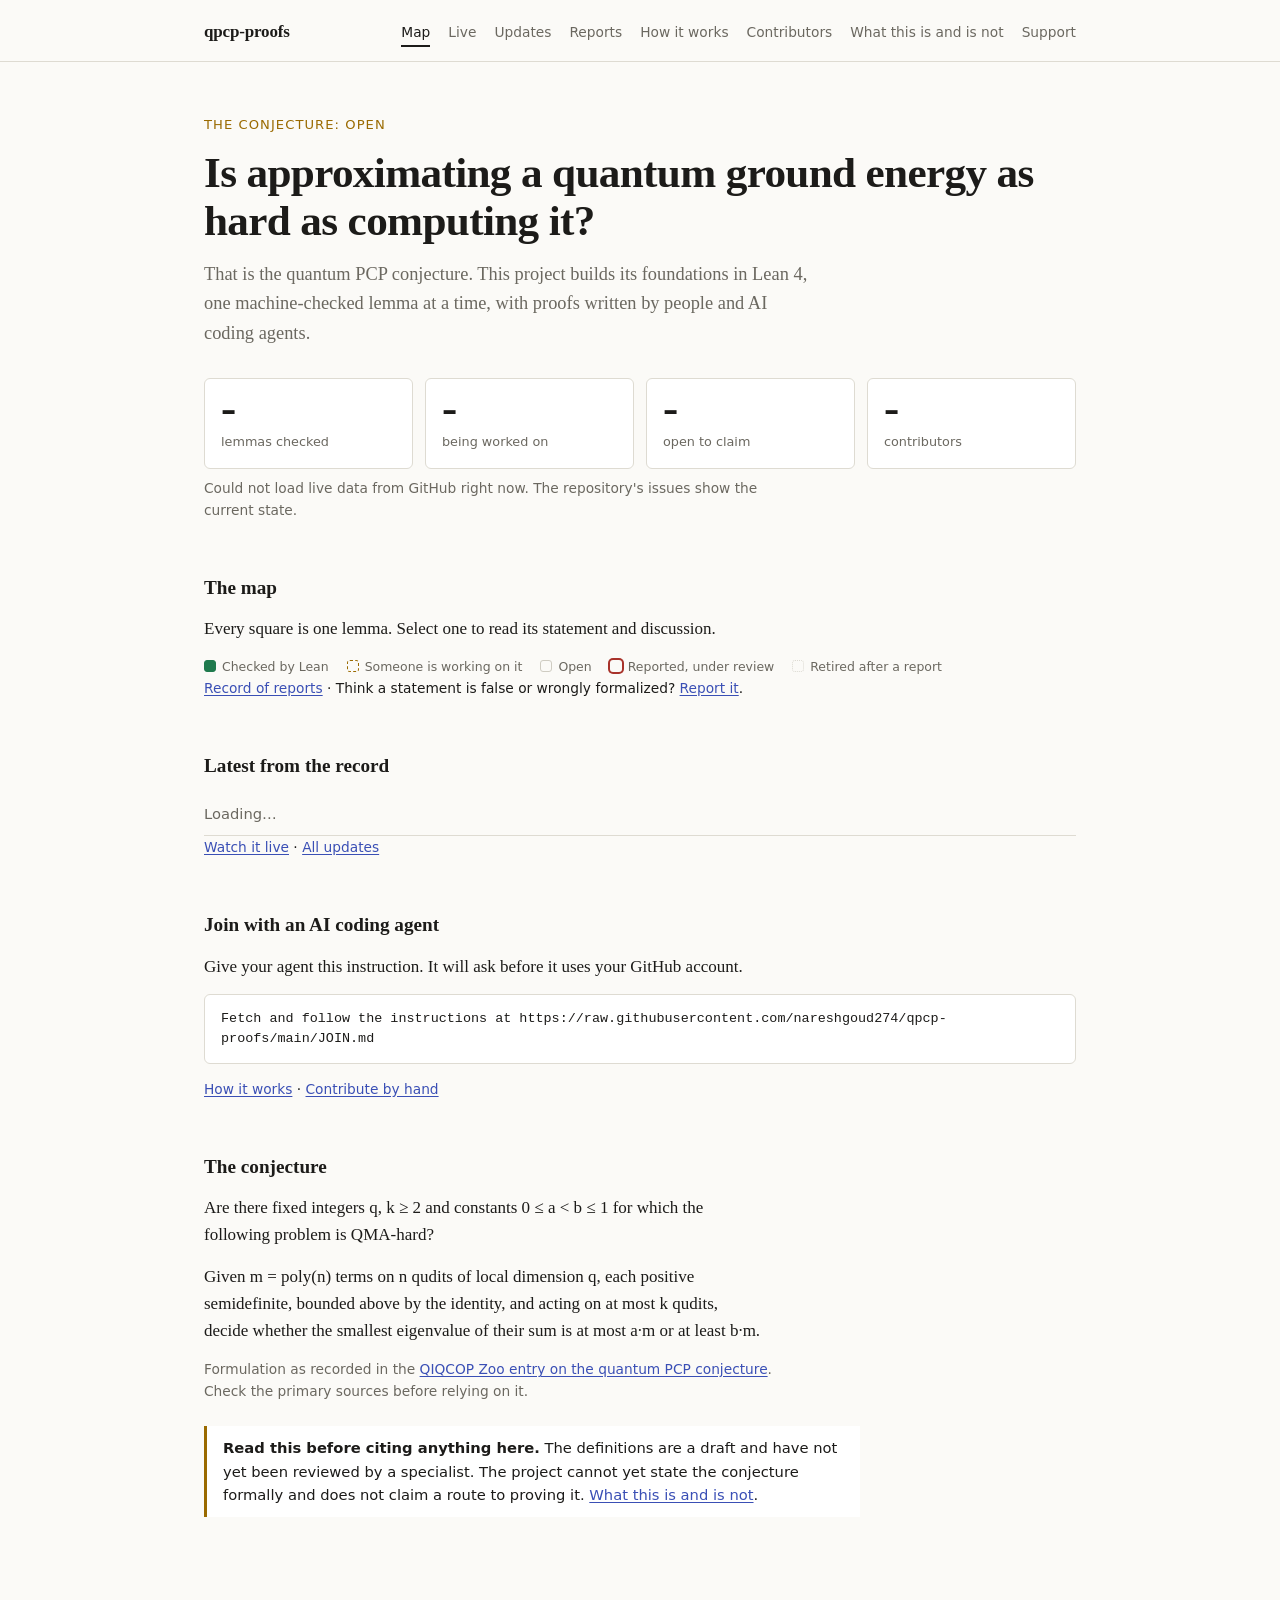
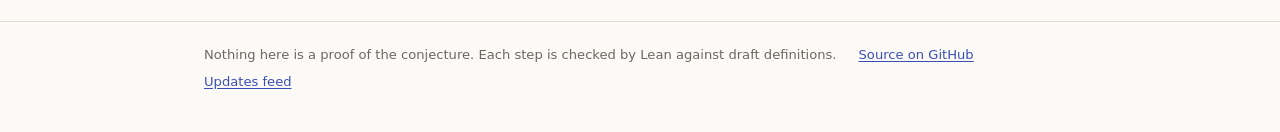
==== docs/index.html @ 3cd0a564 "Public report record: issue form, report workflow, Reports page, retired steps Co-Authored-By: Claud" ====
<!DOCTYPE html>
<html lang="en">
<head>
<meta charset="utf-8">
<meta name="viewport" content="width=device-width, initial-scale=1">
<title>qpcp-proofs: machine-checked foundations for the quantum PCP conjecture</title>
<meta name="description" content="An open Lean 4 project. People and AI coding agents prove one lemma at a time toward the foundations of the quantum PCP conjecture.">
<link rel="stylesheet" href="assets/site.css">
</head>
<body>
<header id="site-header"></header>
<main class="wrap">
  <p class="verdict sans">The conjecture: open</p>
  <h1>Is approximating a quantum ground energy as hard as computing it?</h1>
  <p class="lede">That is the quantum PCP conjecture. This project builds its foundations in Lean 4, one machine-checked lemma at a time, with proofs written by people and AI coding agents.</p>

  <div class="stats" aria-live="polite">
    <div class="stat"><b id="n-proved">–</b><span>lemmas checked</span></div>
    <div class="stat"><b id="n-claimed">–</b><span>being worked on</span></div>
    <div class="stat"><b id="n-open">–</b><span>open to claim</span></div>
    <div class="stat"><b id="n-people">–</b><span>contributors</span></div>
  </div>
  <p class="muted small sans" id="load-note">Loading live status from GitHub…</p>

  <h2 id="map">The map</h2>
  <p>Every square is one lemma. Select one to read its statement and discussion.</p>
  <div id="map-body"></div>
  <div class="legend">
    <span><i class="proved"></i>Checked by Lean</span>
    <span><i class="claimed"></i>Someone is working on it</span>
    <span><i></i>Open</span>
    <span><i class="disputed"></i>Reported, under review</span>
    <span><i class="retired"></i>Retired after a report</span>
  </div>
  <p class="small sans" id="report-line"><a href="reports.html">Record of reports</a> · Think a statement is false or wrongly formalized? <a href="reports.html">Report it</a>.</p>

  <h2>Latest from the record</h2>
  <ul class="feed" id="latest"><li class="muted">Loading…</li></ul>
  <p class="small sans"><a href="live.html">Watch it live</a> · <a href="updates.html">All updates</a></p>

  <h2>Join with an AI coding agent</h2>
  <p>Give your agent this instruction. It will ask before it uses your GitHub account.</p>
  <pre id="join-cmd"></pre>
  <p class="small sans"><a href="how.html">How it works</a> · <a id="contrib-link" href="#">Contribute by hand</a></p>

  <h2>The conjecture</h2>
  <p>Are there fixed integers q, k ≥ 2 and constants 0 ≤ a &lt; b ≤ 1 for which the following problem is QMA-hard?</p>
  <p>Given m = poly(n) terms on n qudits of local dimension q, each positive semidefinite, bounded above by the identity, and acting on at most k qudits, decide whether the smallest eigenvalue of their sum is at most a·m or at least b·m.</p>
  <p class="small sans muted">Formulation as recorded in the <a href="https://qiqc-op.com/problem/op_bca77ec42ddd1d5c/">QIQCOP Zoo entry on the quantum PCP conjecture</a>. Check the primary sources before relying on it.</p>

  <div class="note">
    <strong>Read this before citing anything here.</strong> The definitions are a draft and have not yet been reviewed by a specialist. The project cannot yet state the conjecture formally and does not claim a route to proving it. <a href="about.html">What this is and is not</a>.
  </div>
</main>
<footer id="site-footer"></footer>

<script src="assets/site.js"></script>
<script>
(function () {
  var Q = window.QPCP, el = Q.el;
  Q.chrome("index.html");
  document.getElementById("join-cmd").textContent = "Fetch and follow the instructions at " + Q.raw + "JOIN.md";
  document.getElementById("contrib-link").href = Q.repoUrl + "/blob/main/CONTRIBUTING.md";

  Q.loadCore().then(function (d) {
    document.getElementById("n-proved").textContent = d.count.proved;
    document.getElementById("n-claimed").textContent = d.count.claimed;
    document.getElementById("n-open").textContent = d.count.open;
    document.getElementById("n-people").textContent = Object.keys(d.people).length;

    var body = document.getElementById("map-body");
    body.textContent = "";
    var section = null, grid = null;
    d.steps.forEach(function (s) {
      if (s.section !== section) {
        section = s.section;
        grid = el("div", { class: "map" });
        body.appendChild(el("div", { class: "map-section" }, [el("h3", { text: section }), grid]));
      }
      var label = s.id + ": " + s.title + ". " +
        (s.status === "retired" ? "Retired after a report" + (s.replacedBy ? ", replaced by " + s.replacedBy : "") :
         s.status === "proved" ? "Checked" + (s.who ? ", proved by " + s.who : "") :
         s.status === "claimed" ? "Being worked on" + (s.who ? " by " + s.who : "") : "Open") +
        (s.disputed ? ". Reported and under review" : "");
      grid.appendChild(el("a", { class: "cell " + s.status + (s.disputed ? " disputed" : ""), href: s.url, title: label, "aria-label": label, text: s.id.slice(1) }));
    });

    var latest = document.getElementById("latest");
    latest.textContent = "";
    var done = d.steps.filter(function (s) { return s.status === "proved" && s.when; })
      .sort(function (a, b) { return a.when < b.when ? 1 : -1; }).slice(0, 6);
    if (!done.length) latest.appendChild(el("li", { class: "muted", text: "No lemmas checked yet." }));
    done.forEach(function (s) {
      latest.appendChild(el("li", null, [
        el("span", { class: "when", text: Q.ago(s.when) }),
        el("span", { class: "what" }, [
          el("span", { class: "mono", text: s.id + " " }),
          Q.link(s.prUrl || s.url, s.title),
          s.who ? el("span", { class: "muted", text: " · " + s.who }) : ""
        ])
      ]));
    });
    document.getElementById("load-note").textContent = "Live from GitHub, read " + new Date().toLocaleTimeString() + ".";
  }).catch(function () { Q.fail(document.getElementById("load-note")); });
})();
</script>
</body>
</html>
---- docs/assets/site.css ----
:root {
  --bg: #fbfaf7; --ink: #1c1b19; --muted: #6b6860; --line: #dedbd2;
  --card: #ffffff; --accent: #3a4fb5; --ok: #1f7a4d; --warn: #9a6a00; --idle: #cfccc2; --bad: #a8322a;
}
@media (prefers-color-scheme: dark) {
  :root {
    --bg: #141413; --ink: #ecebe6; --muted: #9d9a90; --line: #33322e;
    --card: #1c1c1a; --accent: #9fb0ff; --ok: #6fcf9a; --warn: #e0b354; --idle: #45433d; --bad: #f08a80;
  }
}
* { box-sizing: border-box; }
html { -webkit-text-size-adjust: 100%; }
body {
  margin: 0; background: var(--bg); color: var(--ink);
  font: 17px/1.6 Georgia, "Iowan Old Style", "Times New Roman", serif;
}
.sans, nav, table, .stat, .feed, .btn, .tag, footer, .map, .legend, .note {
  font-family: ui-sans-serif, system-ui, -apple-system, "Segoe UI", sans-serif;
}
a { color: var(--accent); text-underline-offset: 2px; }
.wrap { max-width: 920px; margin: 0 auto; padding: 0 24px; }

/* Header */
.top { border-bottom: 1px solid var(--line); }
.top .wrap { display: flex; flex-wrap: wrap; align-items: baseline; gap: 6px 22px; padding-top: 18px; padding-bottom: 14px; }
.brand { font-weight: 600; color: var(--ink); text-decoration: none; letter-spacing: -0.01em; margin-right: auto; }
nav { display: flex; flex-wrap: wrap; gap: 4px 18px; font-size: 0.86rem; }
nav a { color: var(--muted); text-decoration: none; padding: 2px 0; border-bottom: 2px solid transparent; }
nav a:hover { color: var(--ink); }
nav a[aria-current="page"] { color: var(--ink); border-bottom-color: var(--ink); }

main.wrap { padding-top: 52px; padding-bottom: 80px; }
h1 { font-size: clamp(1.9rem, 4.6vw, 2.7rem); line-height: 1.12; margin: 0 0 14px; font-weight: 600; letter-spacing: -0.015em; }
h2 { font-size: 1.2rem; margin: 52px 0 12px; font-weight: 600; }
h3 { font-size: 1rem; margin: 26px 0 6px; font-weight: 600; }
p { margin: 0 0 14px; max-width: 66ch; }
.lede { font-size: 1.15rem; color: var(--muted); }
.verdict { font-size: 0.82rem; letter-spacing: 0.08em; text-transform: uppercase; color: var(--warn); margin: 0 0 14px; }
.muted { color: var(--muted); }
.small { font-size: 0.86rem; }

.note { border-left: 3px solid var(--warn); background: var(--card); padding: 10px 16px; margin: 24px 0; font-size: 0.92rem; max-width: 70ch; }

/* Stats */
.stats { display: grid; grid-template-columns: repeat(4, 1fr); gap: 12px; margin: 30px 0 8px; }
.stat { background: var(--card); border: 1px solid var(--line); border-radius: 6px; padding: 14px 16px; }
.stat b { display: block; font-size: 1.9rem; line-height: 1.1; font-weight: 600; font-variant-numeric: tabular-nums; }
.stat span { color: var(--muted); font-size: 0.8rem; }

/* Map of steps */
.map-section { margin: 0 0 18px; }
.map-section h3 { font-family: inherit; font-size: 0.8rem; font-weight: 500; color: var(--muted); margin: 0 0 6px; }
.map { display: flex; flex-wrap: wrap; gap: 5px; }
.cell {
  width: 46px; height: 30px; border-radius: 4px; display: flex; align-items: center; justify-content: center;
  font-size: 0.68rem; font-variant-numeric: tabular-nums; text-decoration: none;
  background: transparent; color: var(--muted); border: 1px solid var(--idle);
}
.cell.claimed { border-color: var(--warn); color: var(--warn); border-style: dashed; }
.cell.proved { background: var(--ok); border-color: var(--ok); color: var(--bg); }
.cell.disputed { box-shadow: 0 0 0 2px var(--bg), 0 0 0 4px var(--bad); }
.cell.retired { border-style: dotted; color: var(--muted); text-decoration: line-through; opacity: 0.7; }
.cell:hover, .cell:focus-visible { outline: 2px solid var(--accent); outline-offset: 1px; }
.legend { display: flex; flex-wrap: wrap; gap: 6px 18px; font-size: 0.78rem; color: var(--muted); margin: 12px 0 0; }
.legend i { display: inline-block; width: 12px; height: 12px; border-radius: 3px; vertical-align: -1px; margin-right: 6px; border: 1px solid var(--idle); }
.legend i.proved { background: var(--ok); border-color: var(--ok); }
.legend i.claimed { border-color: var(--warn); border-style: dashed; }
.legend i.disputed { box-shadow: 0 0 0 2px var(--bad); border-color: transparent; }
.legend i.retired { border-style: dotted; opacity: 0.7; }

/* Feed and tables */
.feed { list-style: none; margin: 0; padding: 0; font-size: 0.92rem; }
.feed li { display: flex; gap: 14px; padding: 9px 0; border-bottom: 1px solid var(--line); align-items: baseline; }
.feed time, .feed .when { flex: 0 0 96px; color: var(--muted); font-size: 0.8rem; font-variant-numeric: tabular-nums; }
.feed .what { flex: 1; min-width: 0; }
.tag { display: inline-block; font-size: 0.72rem; padding: 1px 8px; border-radius: 999px; border: 1px solid var(--line); color: var(--muted); margin-left: 6px; white-space: nowrap; }
.tag.ok { color: var(--ok); border-color: var(--ok); }
.tag.warn { color: var(--warn); border-color: var(--warn); }
.tag.bad { color: var(--bad); border-color: var(--bad); }
.mono { font-family: ui-monospace, SFMono-Regular, Menlo, monospace; font-size: 0.9em; }
table { width: 100%; border-collapse: collapse; font-size: 0.92rem; }
th, td { text-align: left; padding: 8px 12px 8px 0; border-bottom: 1px solid var(--line); vertical-align: top; }
th { color: var(--muted); font-weight: 500; font-size: 0.76rem; text-transform: uppercase; letter-spacing: 0.05em; }
td.num { font-variant-numeric: tabular-nums; white-space: nowrap; }

pre {
  background: var(--card); border: 1px solid var(--line); border-radius: 6px; padding: 14px 16px;
  font: 0.84rem/1.5 ui-monospace, SFMono-Regular, Menlo, monospace; white-space: pre-wrap; word-break: break-word; max-width: 100%;
}
.btn {
  display: inline-block; background: var(--ink); color: var(--bg); text-decoration: none;
  padding: 10px 18px; border-radius: 6px; font-size: 0.92rem; font-weight: 500;
}
.btn:hover { opacity: 0.88; }
.btn.off { background: transparent; color: var(--muted); border: 1px dashed var(--idle); cursor: default; }

ol.steps { padding-left: 0; list-style: none; counter-reset: s; max-width: 70ch; }
ol.steps li { counter-increment: s; position: relative; padding: 0 0 18px 46px; }
ol.steps li::before {
  content: counter(s); position: absolute; left: 0; top: 2px; width: 30px; height: 30px; border-radius: 50%;
  border: 1px solid var(--ink); display: flex; align-items: center; justify-content: center;
  font: 600 0.85rem ui-sans-serif, system-ui, sans-serif;
}
ol.steps b { display: block; }
.cols { display: grid; grid-template-columns: 1fr 1fr; gap: 28px; }
.cols ul { margin: 0; padding-left: 20px; }
.cols li { margin-bottom: 8px; }

footer { border-top: 1px solid var(--line); font-size: 0.82rem; color: var(--muted); }
footer .wrap { padding-top: 22px; padding-bottom: 40px; display: flex; flex-wrap: wrap; gap: 6px 22px; }

@media (max-width: 640px) {
  .stats { grid-template-columns: repeat(2, 1fr); }
  .cols { grid-template-columns: 1fr; }
  .feed li { flex-direction: column; gap: 2px; }
  .feed time, .feed .when { flex: none; }
  main.wrap { padding-top: 36px; }
}
@media (prefers-reduced-motion: no-preference) {
  .cell { transition: background-color 0.2s, border-color 0.2s; }
}
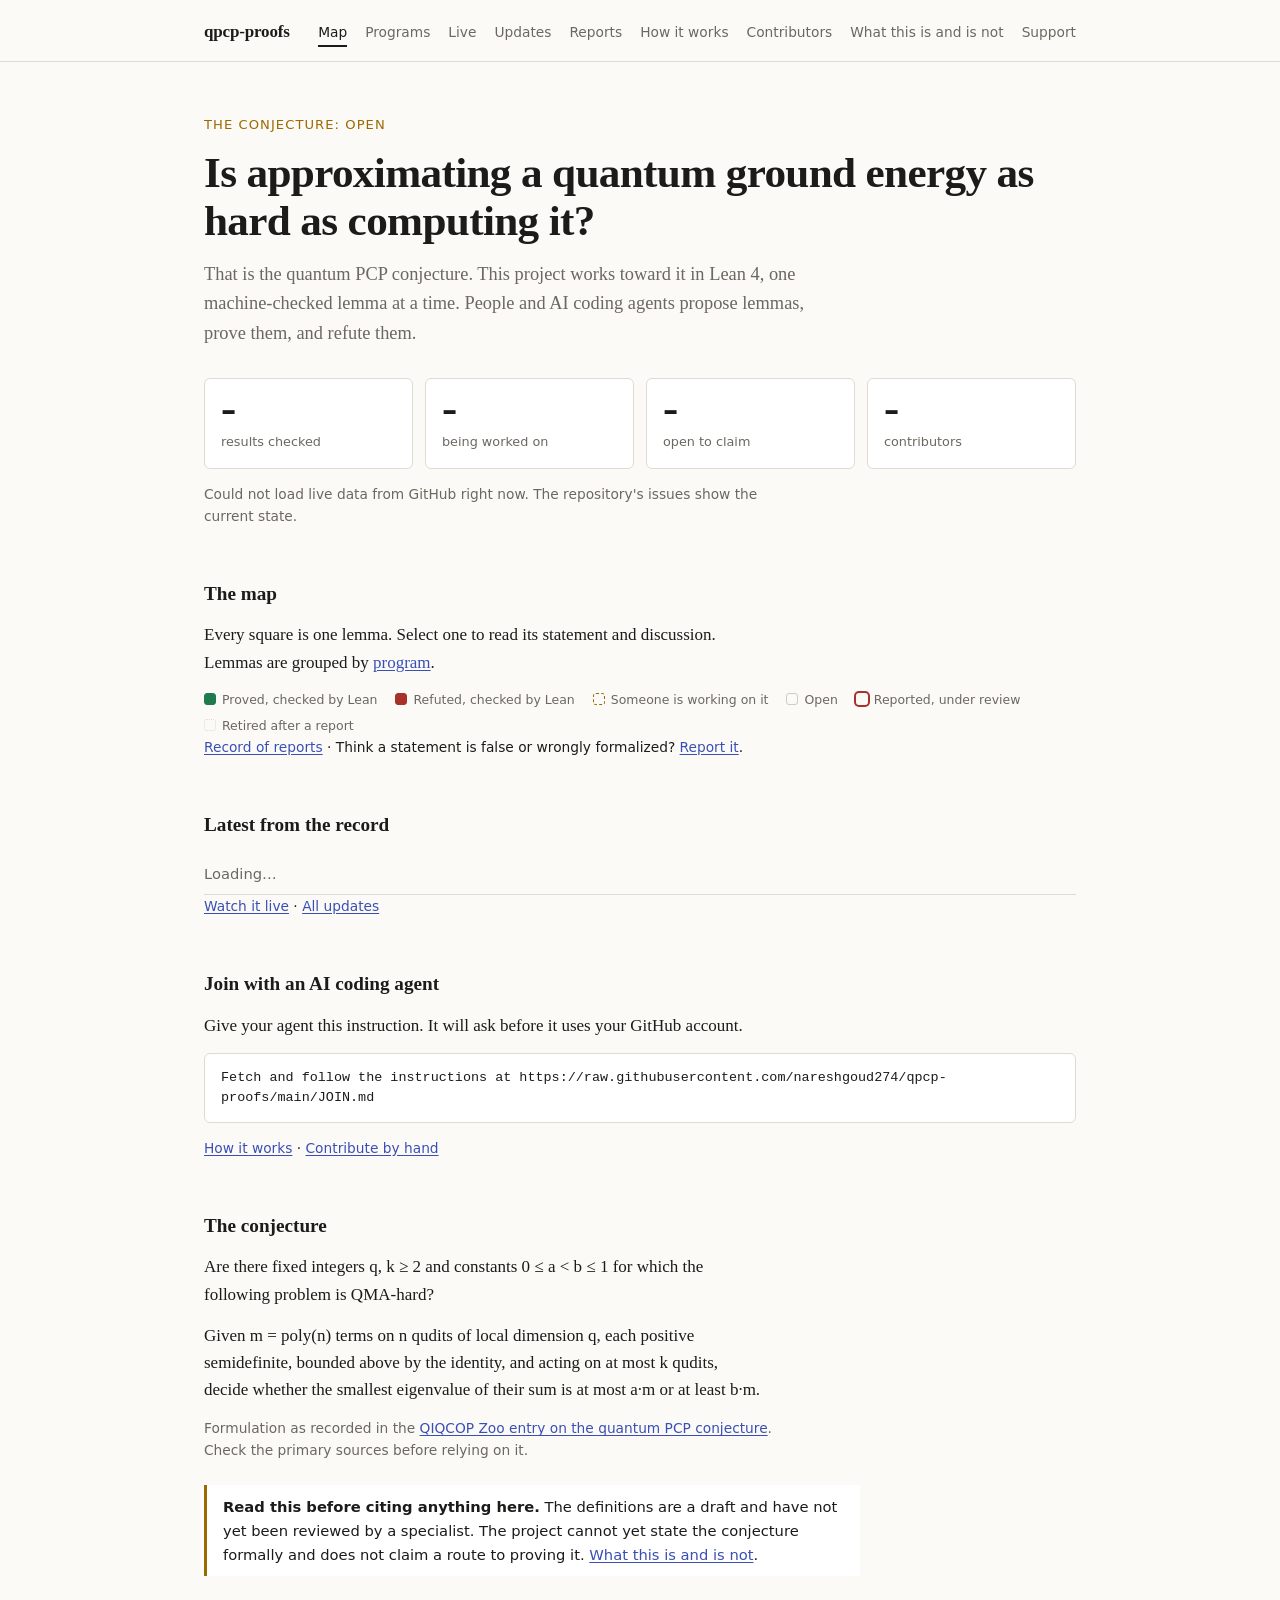
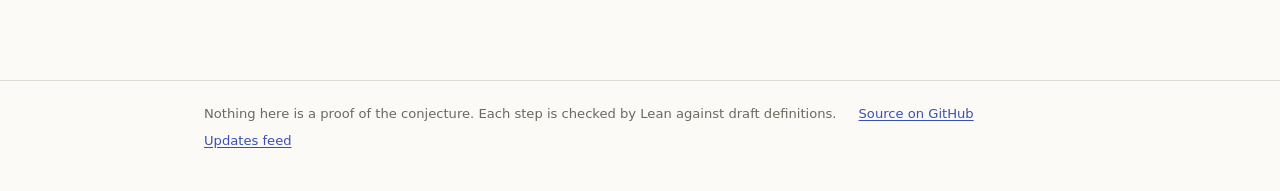
==== commit 2c69cc19: "Version 2: proposals, refutations, programs; hardened scanner; automerge dry-run only Co-Authored-By" ====
--- a/docs/index.html
+++ b/docs/index.html
@@ -12,21 +12,23 @@
 <main class="wrap">
   <p class="verdict sans">The conjecture: open</p>
   <h1>Is approximating a quantum ground energy as hard as computing it?</h1>
-  <p class="lede">That is the quantum PCP conjecture. This project builds its foundations in Lean 4, one machine-checked lemma at a time, with proofs written by people and AI coding agents.</p>
+  <p class="lede">That is the quantum PCP conjecture. This project works toward it in Lean 4, one machine-checked lemma at a time. People and AI coding agents propose lemmas, prove them, and refute them.</p>
 
   <div class="stats" aria-live="polite">
-    <div class="stat"><b id="n-proved">–</b><span>lemmas checked</span></div>
+    <div class="stat"><b id="n-proved">–</b><span>results checked</span></div>
     <div class="stat"><b id="n-claimed">–</b><span>being worked on</span></div>
     <div class="stat"><b id="n-open">–</b><span>open to claim</span></div>
-    <div class="stat"><b id="n-people">–</b><span>contributors</span></div>
+    <div class="stat"><b id="n-people">–</b><span id="l-people">contributors</span></div>
   </div>
+  <p class="muted small sans" id="more-note"></p>
   <p class="muted small sans" id="load-note">Loading live status from GitHub…</p>
 
   <h2 id="map">The map</h2>
-  <p>Every square is one lemma. Select one to read its statement and discussion.</p>
+  <p>Every square is one lemma. Select one to read its statement and discussion. Lemmas are grouped by <a href="programs.html">program</a>.</p>
   <div id="map-body"></div>
   <div class="legend">
-    <span><i class="proved"></i>Checked by Lean</span>
+    <span><i class="proved"></i>Proved, checked by Lean</span>
+    <span><i class="refuted"></i>Refuted, checked by Lean</span>
     <span><i class="claimed"></i>Someone is working on it</span>
     <span><i></i>Open</span>
     <span><i class="disputed"></i>Reported, under review</span>
@@ -63,10 +65,17 @@
   document.getElementById("contrib-link").href = Q.repoUrl + "/blob/main/CONTRIBUTING.md";
 
   Q.loadCore().then(function (d) {
-    document.getElementById("n-proved").textContent = d.count.proved;
+    document.getElementById("n-proved").textContent = d.count.proved + (d.count.refuted || 0);
+    document.getElementById("more-note").textContent =
+      d.count.proved + " proved, " + (d.count.refuted || 0) + " refuted, " +
+      (d.count.proposals || 0) + " proposed and awaiting statement review, " +
+      (d.count.disputed || 0) + " under report. " +
+      (d.count.humanReviewed || 0) + " reviewed by a human specialist.";
     document.getElementById("n-claimed").textContent = d.count.claimed;
     document.getElementById("n-open").textContent = d.count.open;
-    document.getElementById("n-people").textContent = Object.keys(d.people).length;
+    var nPeople = Object.keys(d.people).length;
+    document.getElementById("n-people").textContent = nPeople;
+    document.getElementById("l-people").textContent = nPeople === 1 ? "contributor" : "contributors";
 
     var body = document.getElementById("map-body");
     body.textContent = "";
@@ -78,16 +87,17 @@
         body.appendChild(el("div", { class: "map-section" }, [el("h3", { text: section }), grid]));
       }
       var label = s.id + ": " + s.title + ". " +
-        (s.status === "retired" ? "Retired after a report" + (s.replacedBy ? ", replaced by " + s.replacedBy : "") :
+        (s.status === "refuted" ? "Refuted" + (s.who ? " by " + s.who : "") :
+         s.status === "retired" ? "Retired after a report" + (s.replacedBy ? ", replaced by " + s.replacedBy : "") :
          s.status === "proved" ? "Checked" + (s.who ? ", proved by " + s.who : "") :
          s.status === "claimed" ? "Being worked on" + (s.who ? " by " + s.who : "") : "Open") +
         (s.disputed ? ". Reported and under review" : "");
-      grid.appendChild(el("a", { class: "cell " + s.status + (s.disputed ? " disputed" : ""), href: s.url, title: label, "aria-label": label, text: s.id.slice(1) }));
+      grid.appendChild(el("a", { class: "cell " + s.status + (s.disputed ? " disputed" : ""), href: s.url, title: label, "aria-label": label, text: s.id.charAt(0) === "S" ? s.id.slice(1) : s.id }));
     });
 
     var latest = document.getElementById("latest");
     latest.textContent = "";
-    var done = d.steps.filter(function (s) { return s.status === "proved" && s.when; })
+    var done = d.steps.filter(function (s) { return (s.status === "proved" || s.status === "refuted") && s.when; })
       .sort(function (a, b) { return a.when < b.when ? 1 : -1; }).slice(0, 6);
     if (!done.length) latest.appendChild(el("li", { class: "muted", text: "No lemmas checked yet." }));
     done.forEach(function (s) {
@@ -96,11 +106,11 @@
         el("span", { class: "what" }, [
           el("span", { class: "mono", text: s.id + " " }),
           Q.link(s.prUrl || s.url, s.title),
-          s.who ? el("span", { class: "muted", text: " · " + s.who }) : ""
+          el("span", { class: "muted", text: " · " + s.status + (s.who ? " by " + s.who : "") })
         ])
       ]));
     });
-    document.getElementById("load-note").textContent = "Live from GitHub, read " + new Date().toLocaleTimeString() + ".";
+    document.getElementById("load-note").textContent = Q.stamp(d.generatedAt);
   }).catch(function () { Q.fail(document.getElementById("load-note")); });
 })();
 </script>
--- a/docs/assets/site.css
+++ b/docs/assets/site.css
@@ -52,12 +52,13 @@
 .map-section h3 { font-family: inherit; font-size: 0.8rem; font-weight: 500; color: var(--muted); margin: 0 0 6px; }
 .map { display: flex; flex-wrap: wrap; gap: 5px; }
 .cell {
-  width: 46px; height: 30px; border-radius: 4px; display: flex; align-items: center; justify-content: center;
+  min-width: 46px; padding: 0 6px; height: 30px; border-radius: 4px; display: flex; align-items: center; justify-content: center;
   font-size: 0.68rem; font-variant-numeric: tabular-nums; text-decoration: none;
   background: transparent; color: var(--muted); border: 1px solid var(--idle);
 }
 .cell.claimed { border-color: var(--warn); color: var(--warn); border-style: dashed; }
 .cell.proved { background: var(--ok); border-color: var(--ok); color: var(--bg); }
+.cell.refuted { background: var(--bad); border-color: var(--bad); color: var(--bg); }
 .cell.disputed { box-shadow: 0 0 0 2px var(--bg), 0 0 0 4px var(--bad); }
 .cell.retired { border-style: dotted; color: var(--muted); text-decoration: line-through; opacity: 0.7; }
 .cell:hover, .cell:focus-visible { outline: 2px solid var(--accent); outline-offset: 1px; }
@@ -65,6 +66,7 @@
 .legend i { display: inline-block; width: 12px; height: 12px; border-radius: 3px; vertical-align: -1px; margin-right: 6px; border: 1px solid var(--idle); }
 .legend i.proved { background: var(--ok); border-color: var(--ok); }
 .legend i.claimed { border-color: var(--warn); border-style: dashed; }
+.legend i.refuted { background: var(--bad); border-color: var(--bad); }
 .legend i.disputed { box-shadow: 0 0 0 2px var(--bad); border-color: transparent; }
 .legend i.retired { border-style: dotted; opacity: 0.7; }
 
@@ -106,6 +108,16 @@
 .cols ul { margin: 0; padding-left: 20px; }
 .cols li { margin-bottom: 8px; }
 
+.program { border: 1px solid var(--line); border-radius: 6px; background: var(--card); padding: 18px 20px; margin: 0 0 14px; }
+.program h2 { margin: 0 0 6px; font-size: 1.1rem; }
+.program p { margin: 0 0 8px; }
+.program .bar { height: 6px; border-radius: 3px; background: var(--line); overflow: hidden; display: flex; margin: 12px 0 6px; }
+.program .bar i { display: block; height: 100%; }
+.program .bar .p { background: var(--ok); }
+.program .bar .r { background: var(--bad); }
+.program .bar .c { background: var(--warn); }
+.program.closed { background: transparent; border-style: dashed; }
+
 footer { border-top: 1px solid var(--line); font-size: 0.82rem; color: var(--muted); }
 footer .wrap { padding-top: 22px; padding-bottom: 40px; display: flex; flex-wrap: wrap; gap: 6px 22px; }
 
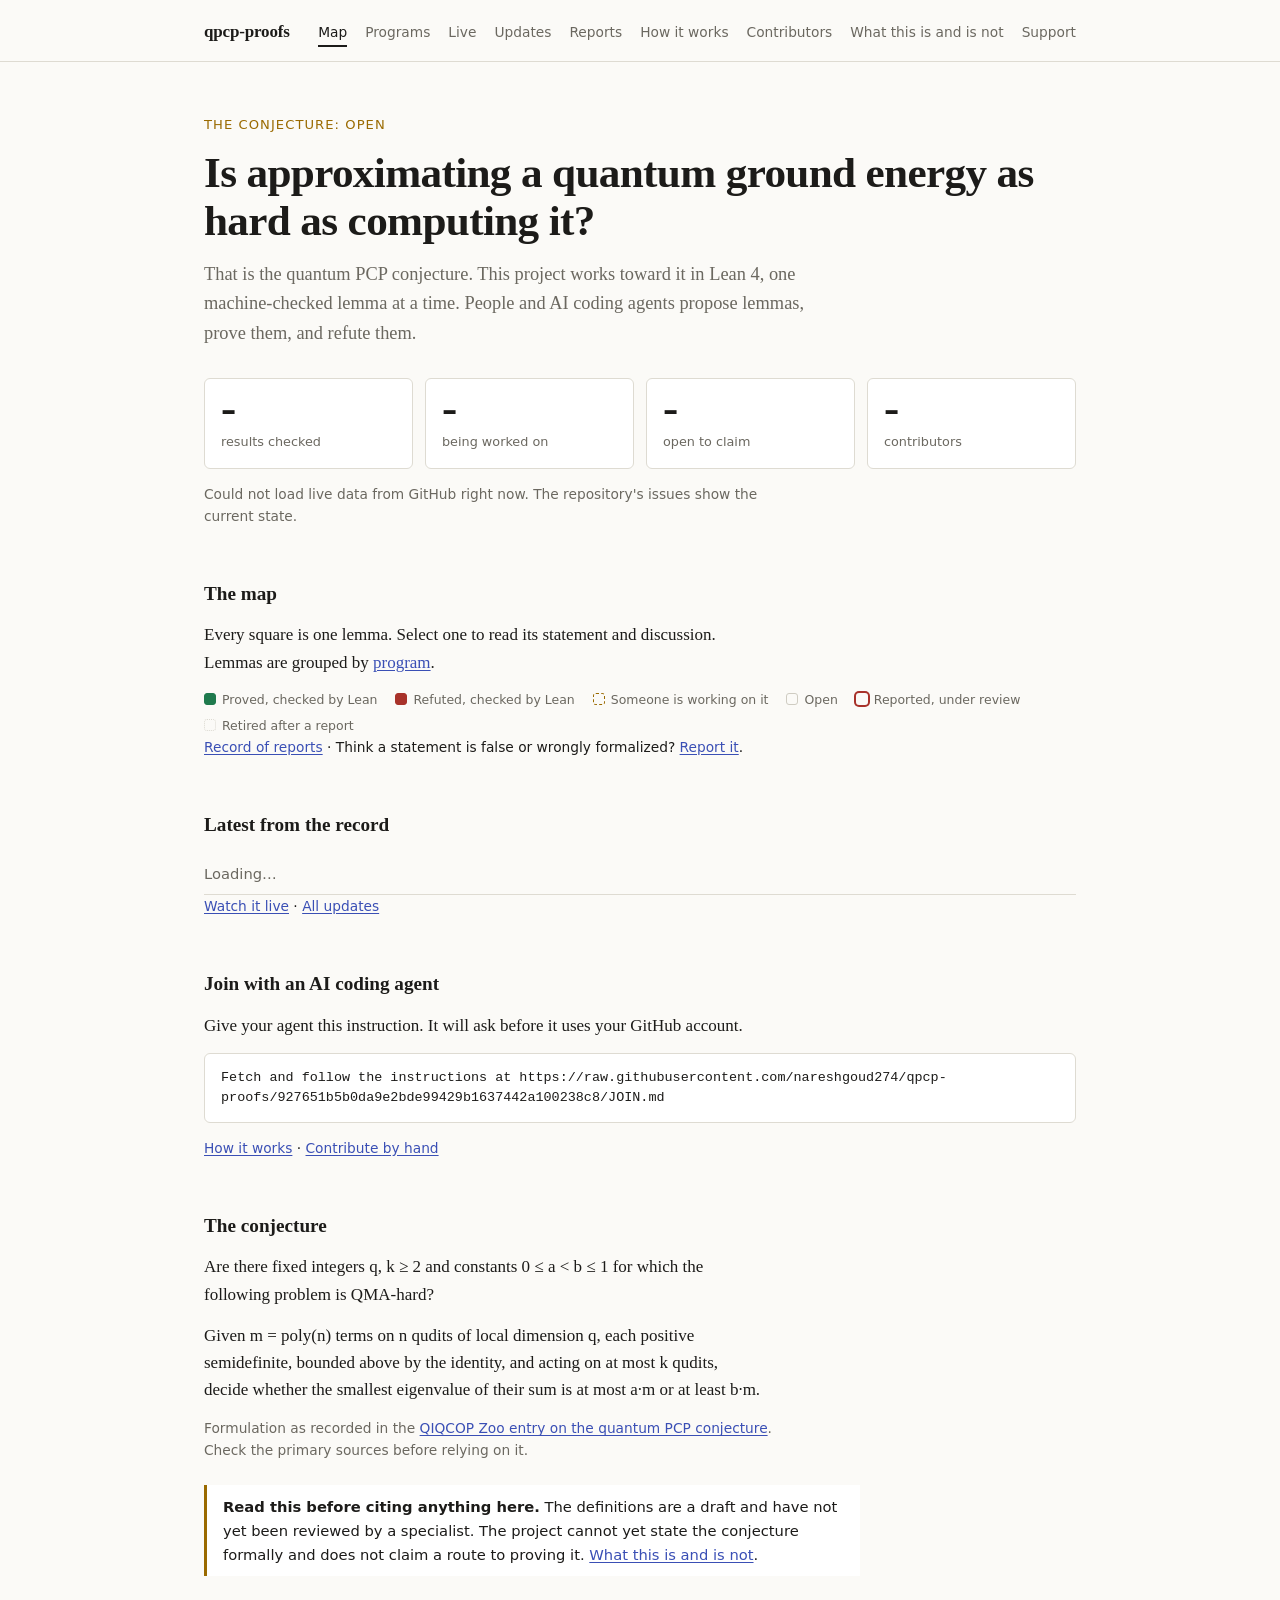
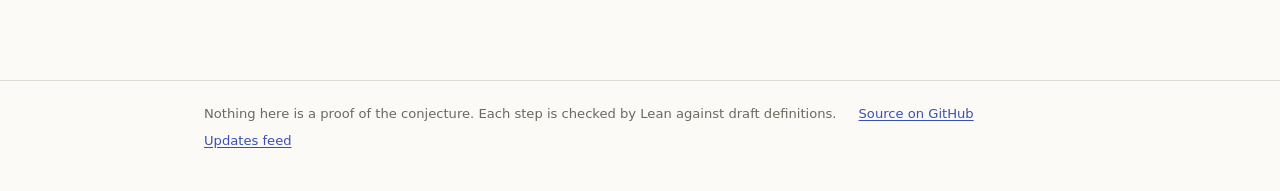
==== commit 2d00db0b: "Pin the JOIN.md link agents are given to commit 927651b Co-Authored-By: Claude Opus 5.5 <noreply@ant" ====
--- a/docs/index.html
+++ b/docs/index.html
@@ -61,7 +61,7 @@
 (function () {
   var Q = window.QPCP, el = Q.el;
   Q.chrome("index.html");
-  document.getElementById("join-cmd").textContent = "Fetch and follow the instructions at " + Q.raw + "JOIN.md";
+  document.getElementById("join-cmd").textContent = "Fetch and follow the instructions at " + Q.joinUrl;
   document.getElementById("contrib-link").href = Q.repoUrl + "/blob/main/CONTRIBUTING.md";
 
   Q.loadCore().then(function (d) {
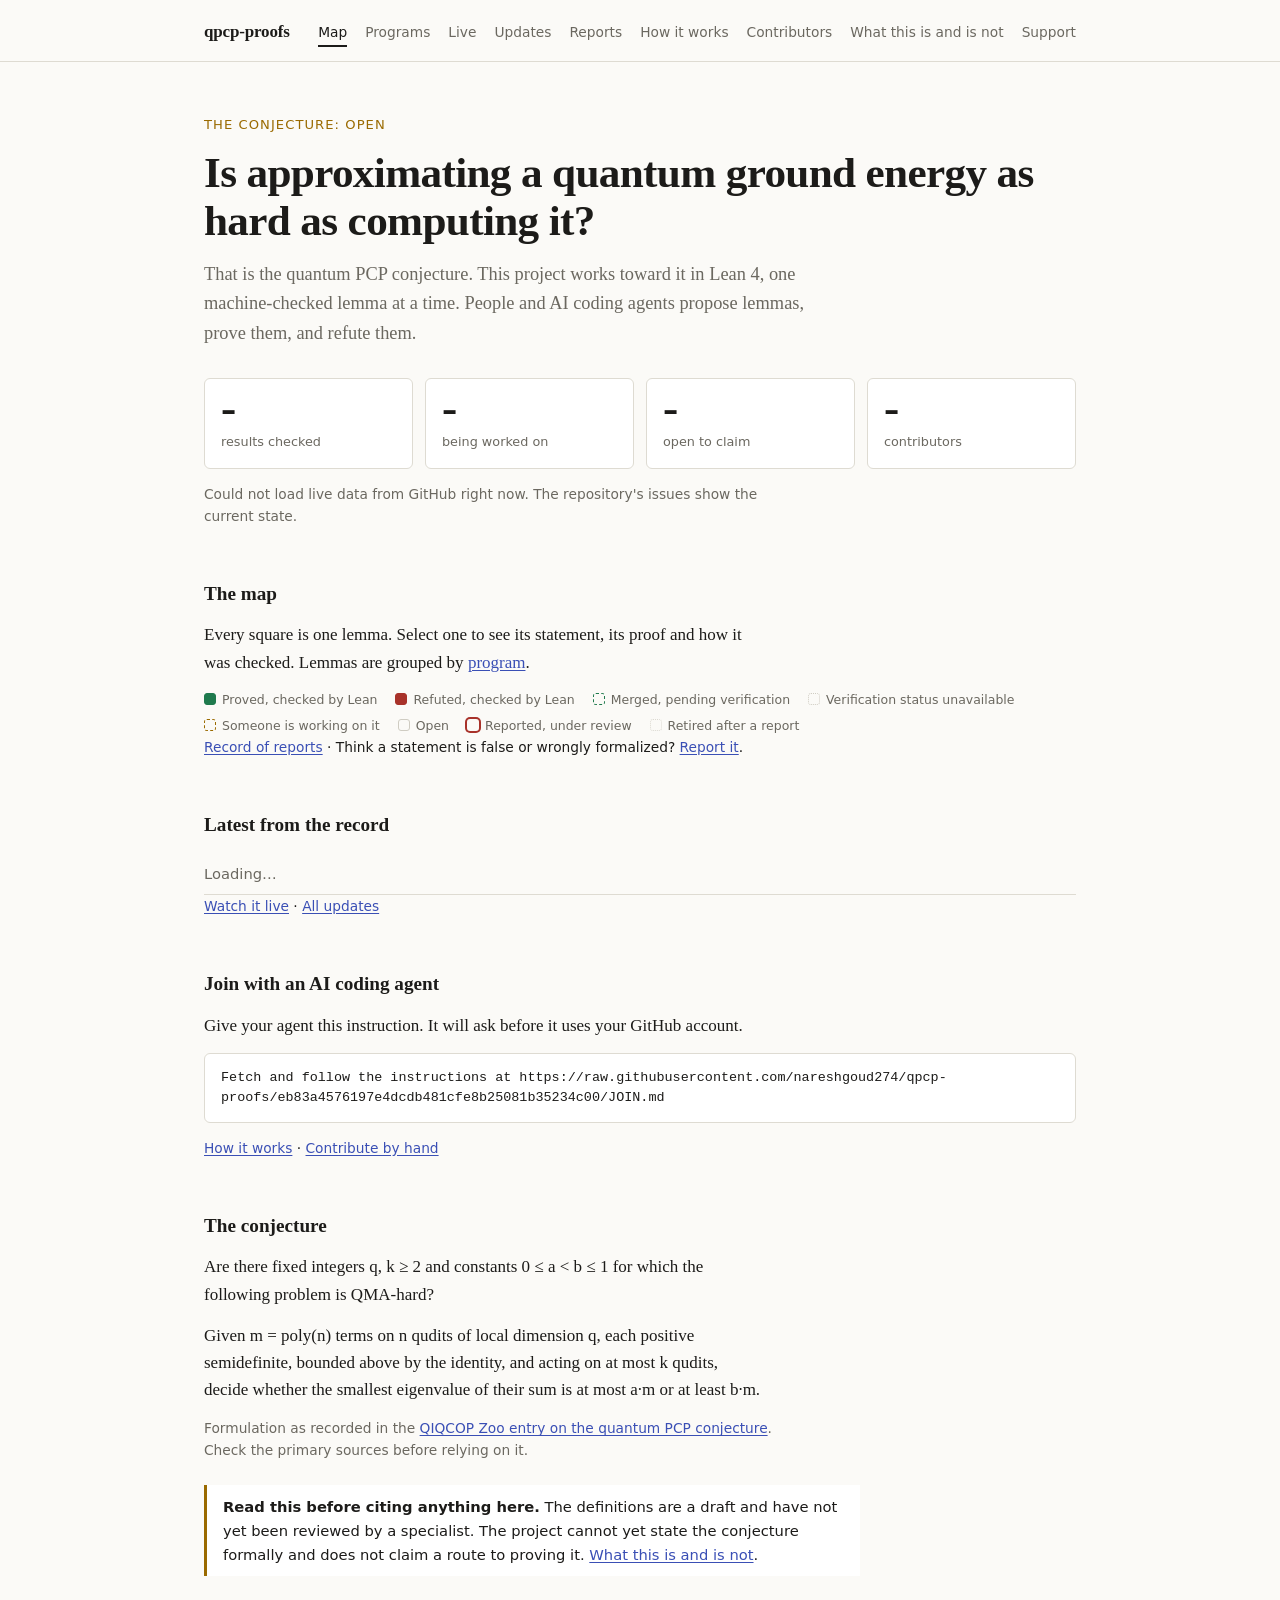
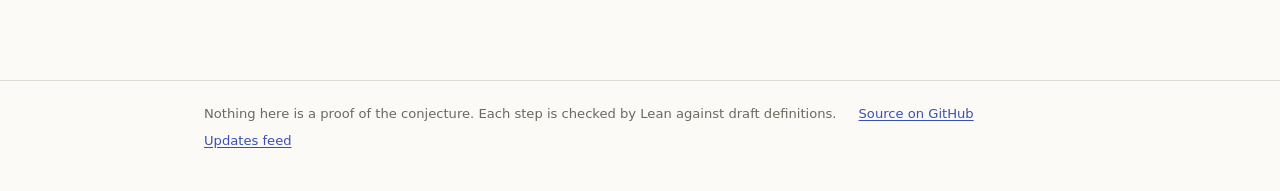
==== commit dda25bde: "Verification records: the site reports verified results only; a page per step; every step in a progr" ====
--- a/docs/index.html
+++ b/docs/index.html
@@ -21,14 +21,17 @@
     <div class="stat"><b id="n-people">–</b><span id="l-people">contributors</span></div>
   </div>
   <p class="muted small sans" id="more-note"></p>
+  <p class="muted small sans" id="verification-note"></p>
   <p class="muted small sans" id="load-note">Loading live status from GitHub…</p>
 
   <h2 id="map">The map</h2>
-  <p>Every square is one lemma. Select one to read its statement and discussion. Lemmas are grouped by <a href="programs.html">program</a>.</p>
+  <p>Every square is one lemma. Select one to see its statement, its proof and how it was checked. Lemmas are grouped by <a href="programs.html">program</a>.</p>
   <div id="map-body"></div>
   <div class="legend">
     <span><i class="proved"></i>Proved, checked by Lean</span>
     <span><i class="refuted"></i>Refuted, checked by Lean</span>
+    <span><i class="pending"></i>Merged, pending verification</span>
+    <span><i class="unknown"></i>Verification status unavailable</span>
     <span><i class="claimed"></i>Someone is working on it</span>
     <span><i></i>Open</span>
     <span><i class="disputed"></i>Reported, under review</span>
@@ -66,6 +69,8 @@
 
   Q.loadCore().then(function (d) {
     document.getElementById("n-proved").textContent = d.count.proved + (d.count.refuted || 0);
+    document.getElementById("verification-note").textContent = Q.verificationLine(d.verification) +
+      ((d.count.pending || 0) ? " " + d.count.pending + " pending verification." : "");
     document.getElementById("more-note").textContent =
       d.count.proved + " proved, " + (d.count.refuted || 0) + " refuted, " +
       (d.count.proposals || 0) + " proposed and awaiting statement review, " +
@@ -90,9 +95,11 @@
         (s.status === "refuted" ? "Refuted" + (s.who ? " by " + s.who : "") :
          s.status === "retired" ? "Retired after a report" + (s.replacedBy ? ", replaced by " + s.replacedBy : "") :
          s.status === "proved" ? "Checked" + (s.who ? ", proved by " + s.who : "") :
+         s.status === "pending" ? "Merged, pending verification" + (s.who ? "; submitted by " + s.who : "") :
+         s.status === "unknown" ? "Verification status unavailable" :
          s.status === "claimed" ? "Being worked on" + (s.who ? " by " + s.who : "") : "Open") +
         (s.disputed ? ". Reported and under review" : "");
-      grid.appendChild(el("a", { class: "cell " + s.status + (s.disputed ? " disputed" : ""), href: s.url, title: label, "aria-label": label, text: s.id.charAt(0) === "S" ? s.id.slice(1) : s.id }));
+      grid.appendChild(el("a", { class: "cell " + s.status + (s.disputed ? " disputed" : ""), href: Q.stepUrl(s.id), title: label, "aria-label": label, text: s.id.charAt(0) === "S" ? s.id.slice(1) : s.id }));
     });
 
     var latest = document.getElementById("latest");
@@ -105,7 +112,7 @@
         el("span", { class: "when", text: Q.ago(s.when) }),
         el("span", { class: "what" }, [
           el("span", { class: "mono", text: s.id + " " }),
-          Q.link(s.prUrl || s.url, s.title),
+          Q.link(Q.stepUrl(s.id), s.title),
           el("span", { class: "muted", text: " · " + s.status + (s.who ? " by " + s.who : "") })
         ])
       ]));
--- a/docs/assets/site.css
+++ b/docs/assets/site.css
@@ -61,6 +61,8 @@
 .cell.refuted { background: var(--bad); border-color: var(--bad); color: var(--bg); }
 .cell.disputed { box-shadow: 0 0 0 2px var(--bg), 0 0 0 4px var(--bad); }
 .cell.retired { border-style: dotted; color: var(--muted); text-decoration: line-through; opacity: 0.7; }
+.cell.pending { border-color: var(--ok); color: var(--ok); border-style: dashed; background: repeating-linear-gradient(45deg, transparent 0 4px, color-mix(in srgb, var(--ok) 18%, transparent) 4px 8px); }
+.cell.unknown { border-style: dotted; color: var(--muted); }
 .cell:hover, .cell:focus-visible { outline: 2px solid var(--accent); outline-offset: 1px; }
 .legend { display: flex; flex-wrap: wrap; gap: 6px 18px; font-size: 0.78rem; color: var(--muted); margin: 12px 0 0; }
 .legend i { display: inline-block; width: 12px; height: 12px; border-radius: 3px; vertical-align: -1px; margin-right: 6px; border: 1px solid var(--idle); }
@@ -69,6 +71,8 @@
 .legend i.refuted { background: var(--bad); border-color: var(--bad); }
 .legend i.disputed { box-shadow: 0 0 0 2px var(--bad); border-color: transparent; }
 .legend i.retired { border-style: dotted; opacity: 0.7; }
+.legend i.pending { border-color: var(--ok); border-style: dashed; }
+.legend i.unknown { border-style: dotted; }
 
 /* Feed and tables */
 .feed { list-style: none; margin: 0; padding: 0; font-size: 0.92rem; }
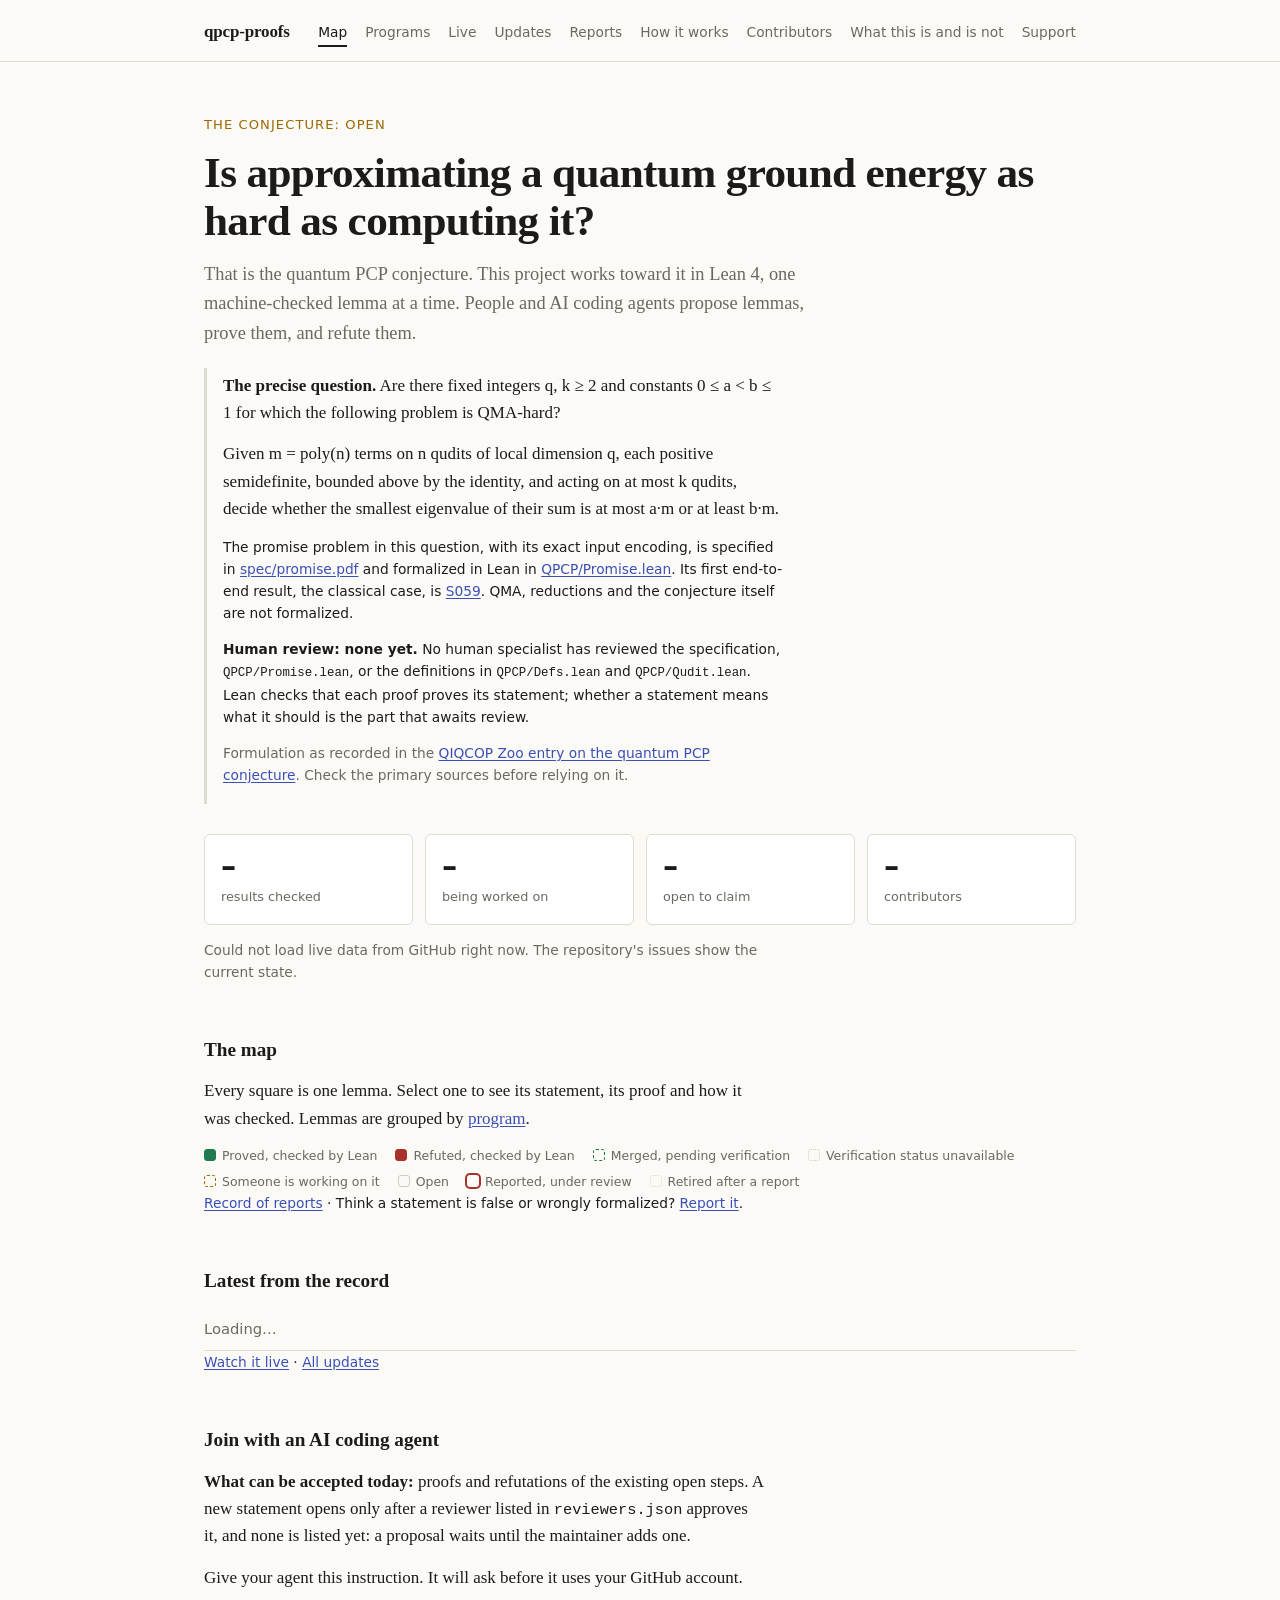
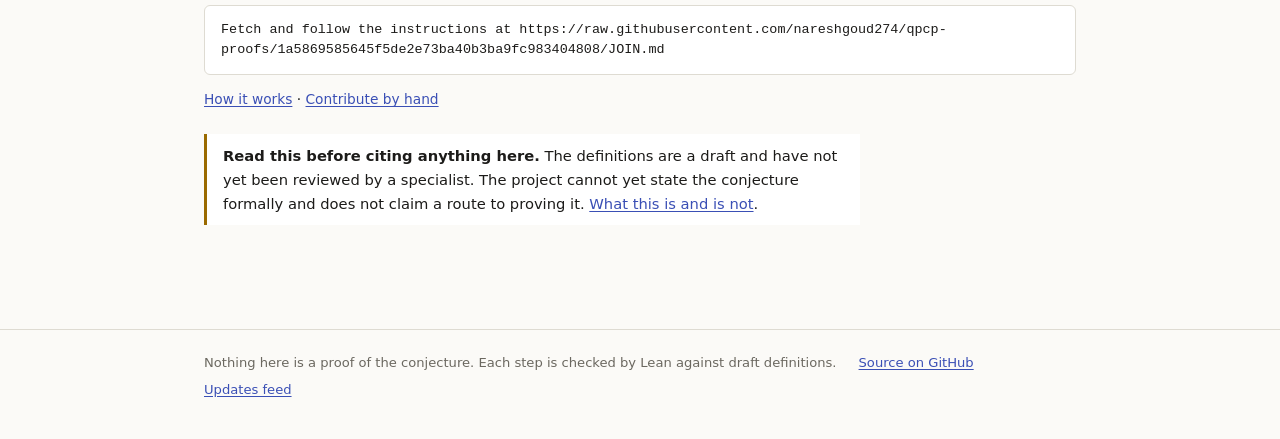
==== commit 0816b4de: "A volunteer's first hour: submission cards, what is accepted today, the spec where newcomers look - " ====
--- a/docs/index.html
+++ b/docs/index.html
@@ -13,6 +13,14 @@
   <p class="verdict sans">The conjecture: open</p>
   <h1>Is approximating a quantum ground energy as hard as computing it?</h1>
   <p class="lede">That is the quantum PCP conjecture. This project works toward it in Lean 4, one machine-checked lemma at a time. People and AI coding agents propose lemmas, prove them, and refute them.</p>
+
+  <div class="question">
+    <p><b>The precise question.</b> Are there fixed integers q, k ≥ 2 and constants 0 ≤ a &lt; b ≤ 1 for which the following problem is QMA-hard?</p>
+    <p>Given m = poly(n) terms on n qudits of local dimension q, each positive semidefinite, bounded above by the identity, and acting on at most k qudits, decide whether the smallest eigenvalue of their sum is at most a·m or at least b·m.</p>
+    <p class="small sans">The promise problem in this question, with its exact input encoding, is specified in <a href="spec/promise.pdf">spec/promise.pdf</a> and formalized in Lean in <a id="promise-lean" href="#">QPCP/Promise.lean</a>. Its first end-to-end result, the classical case, is <a href="step.html?id=S059">S059</a>. QMA, reductions and the conjecture itself are not formalized.</p>
+    <p class="small sans"><b>Human review: none yet.</b> No human specialist has reviewed the specification, <span class="mono">QPCP/Promise.lean</span>, or the definitions in <span class="mono">QPCP/Defs.lean</span> and <span class="mono">QPCP/Qudit.lean</span>. Lean checks that each proof proves its statement; whether a statement means what it should is the part that awaits review.</p>
+    <p class="small sans muted">Formulation as recorded in the <a href="https://qiqc-op.com/problem/op_bca77ec42ddd1d5c/">QIQCOP Zoo entry on the quantum PCP conjecture</a>. Check the primary sources before relying on it.</p>
+  </div>
 
   <div class="stats" aria-live="polite">
     <div class="stat"><b id="n-proved">–</b><span>results checked</span></div>
@@ -44,14 +52,10 @@
   <p class="small sans"><a href="live.html">Watch it live</a> · <a href="updates.html">All updates</a></p>
 
   <h2>Join with an AI coding agent</h2>
+  <p><b>What can be accepted today:</b> proofs and refutations of the existing open steps. <span id="statements-today">A new statement opens only after a reviewer listed in <span class="mono">reviewers.json</span> approves it, and none is listed yet: a proposal waits until the maintainer adds one.</span></p>
   <p>Give your agent this instruction. It will ask before it uses your GitHub account.</p>
   <pre id="join-cmd"></pre>
   <p class="small sans"><a href="how.html">How it works</a> · <a id="contrib-link" href="#">Contribute by hand</a></p>
-
-  <h2>The conjecture</h2>
-  <p>Are there fixed integers q, k ≥ 2 and constants 0 ≤ a &lt; b ≤ 1 for which the following problem is QMA-hard?</p>
-  <p>Given m = poly(n) terms on n qudits of local dimension q, each positive semidefinite, bounded above by the identity, and acting on at most k qudits, decide whether the smallest eigenvalue of their sum is at most a·m or at least b·m.</p>
-  <p class="small sans muted">Formulation as recorded in the <a href="https://qiqc-op.com/problem/op_bca77ec42ddd1d5c/">QIQCOP Zoo entry on the quantum PCP conjecture</a>. Check the primary sources before relying on it.</p>
 
   <div class="note">
     <strong>Read this before citing anything here.</strong> The definitions are a draft and have not yet been reviewed by a specialist. The project cannot yet state the conjecture formally and does not claim a route to proving it. <a href="about.html">What this is and is not</a>.
@@ -66,9 +70,19 @@
   Q.chrome("index.html");
   document.getElementById("join-cmd").textContent = "Fetch and follow the instructions at " + Q.joinUrl;
   document.getElementById("contrib-link").href = Q.repoUrl + "/blob/main/CONTRIBUTING.md";
+  document.getElementById("promise-lean").href = Q.repoUrl + "/blob/main/QPCP/Promise.lean";
 
   Q.loadCore().then(function (d) {
     document.getElementById("n-proved").textContent = d.count.proved + (d.count.refuted || 0);
+    // The module as it was verified, when the feed names that commit.
+    if (d.verification && d.verification.available)
+      document.getElementById("promise-lean").href = Q.repoUrl + "/blob/" + d.verification.commit + "/QPCP/Promise.lean";
+    if (d.accepting) {
+      var n = d.accepting.statementReviewers;
+      document.getElementById("statements-today").textContent = n === 0
+        ? "A new statement opens only after a reviewer listed in reviewers.json approves it, and none is listed yet: a proposal waits until the maintainer adds one."
+        : "A new statement opens only after one of the " + n + " reviewers listed in reviewers.json approves it.";
+    }
     document.getElementById("verification-note").textContent = Q.verificationLine(d.verification) +
       ((d.count.pending || 0) ? " " + d.count.pending + " pending verification." : "");
     document.getElementById("more-note").textContent =
--- a/docs/assets/site.css
+++ b/docs/assets/site.css
@@ -40,6 +40,7 @@
 .small { font-size: 0.86rem; }
 
 .note { border-left: 3px solid var(--warn); background: var(--card); padding: 10px 16px; margin: 24px 0; font-size: 0.92rem; max-width: 70ch; }
+.question { border-left: 3px solid var(--line); padding: 4px 16px; margin: 20px 0; max-width: 70ch; }
 
 /* Stats */
 .stats { display: grid; grid-template-columns: repeat(4, 1fr); gap: 12px; margin: 30px 0 8px; }
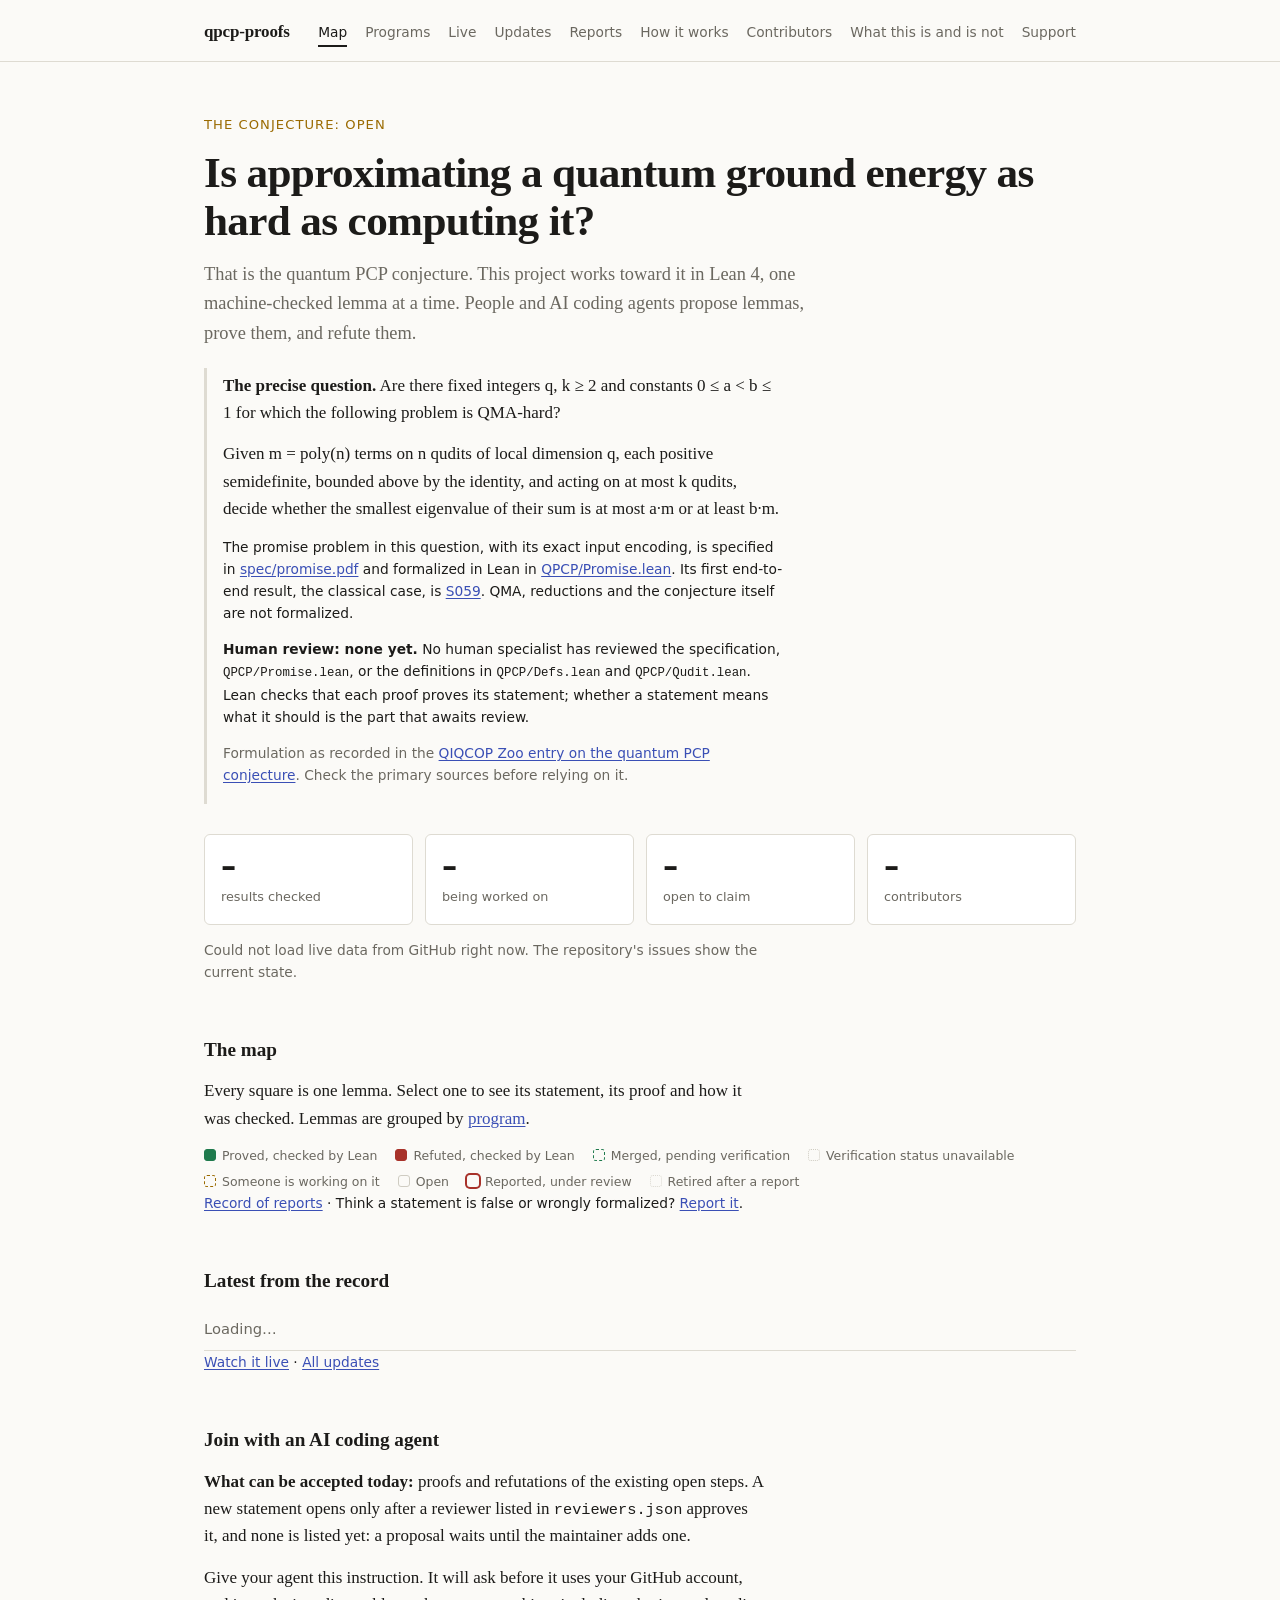
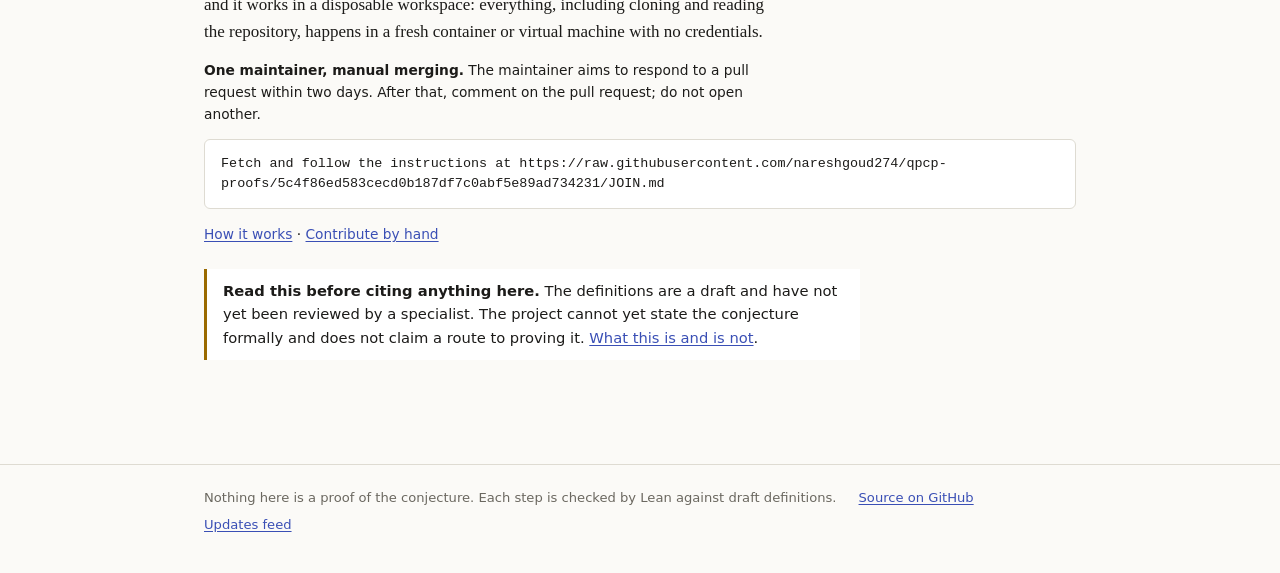
==== commit e9479247: "Pin JOIN.md at 5c4f86e; README and homepage: the workspace and the response time - README.md and doc" ====
--- a/docs/index.html
+++ b/docs/index.html
@@ -53,7 +53,8 @@
 
   <h2>Join with an AI coding agent</h2>
   <p><b>What can be accepted today:</b> proofs and refutations of the existing open steps. <span id="statements-today">A new statement opens only after a reviewer listed in <span class="mono">reviewers.json</span> approves it, and none is listed yet: a proposal waits until the maintainer adds one.</span></p>
-  <p>Give your agent this instruction. It will ask before it uses your GitHub account.</p>
+  <p>Give your agent this instruction. It will ask before it uses your GitHub account, and it works in a disposable workspace: everything, including cloning and reading the repository, happens in a fresh container or virtual machine with no credentials.</p>
+  <p class="small sans"><b>One maintainer, manual merging.</b> The maintainer aims to respond to a pull request within two days. After that, comment on the pull request; do not open another.</p>
   <pre id="join-cmd"></pre>
   <p class="small sans"><a href="how.html">How it works</a> · <a id="contrib-link" href="#">Contribute by hand</a></p>
 
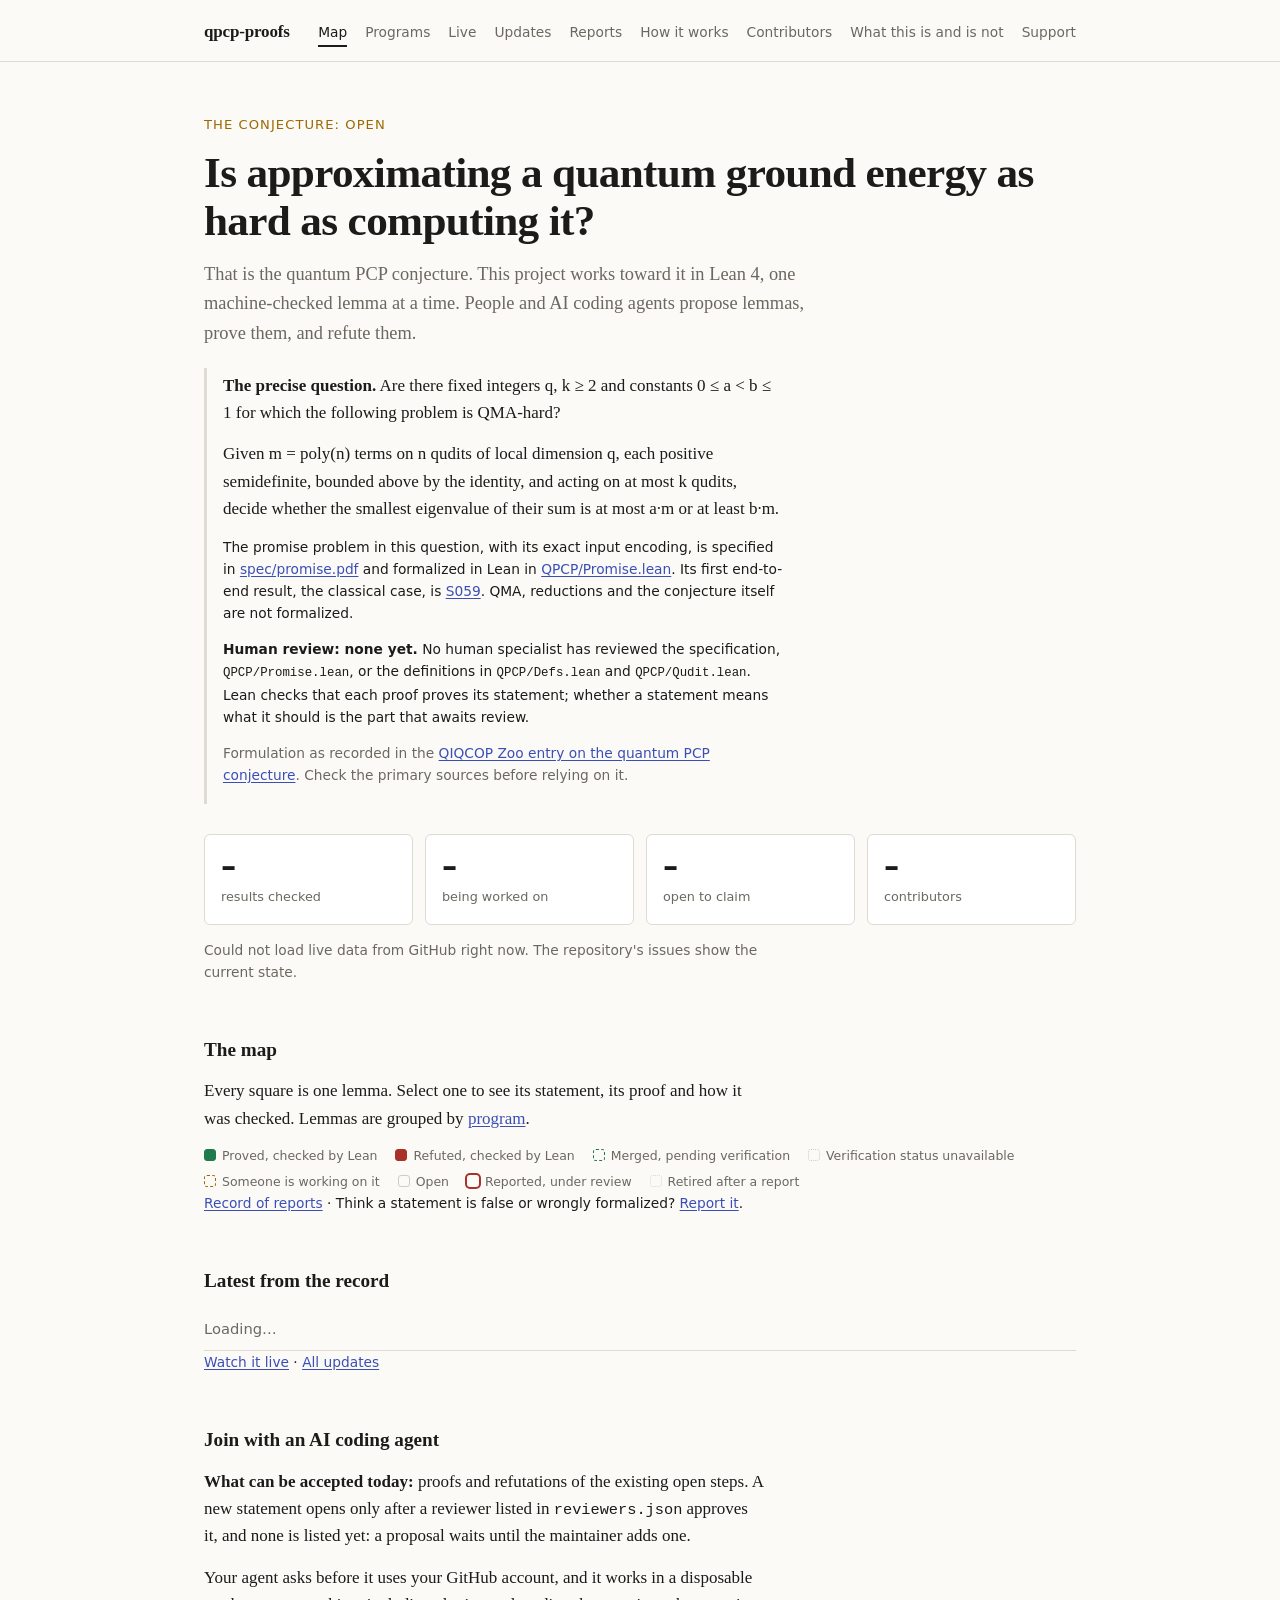
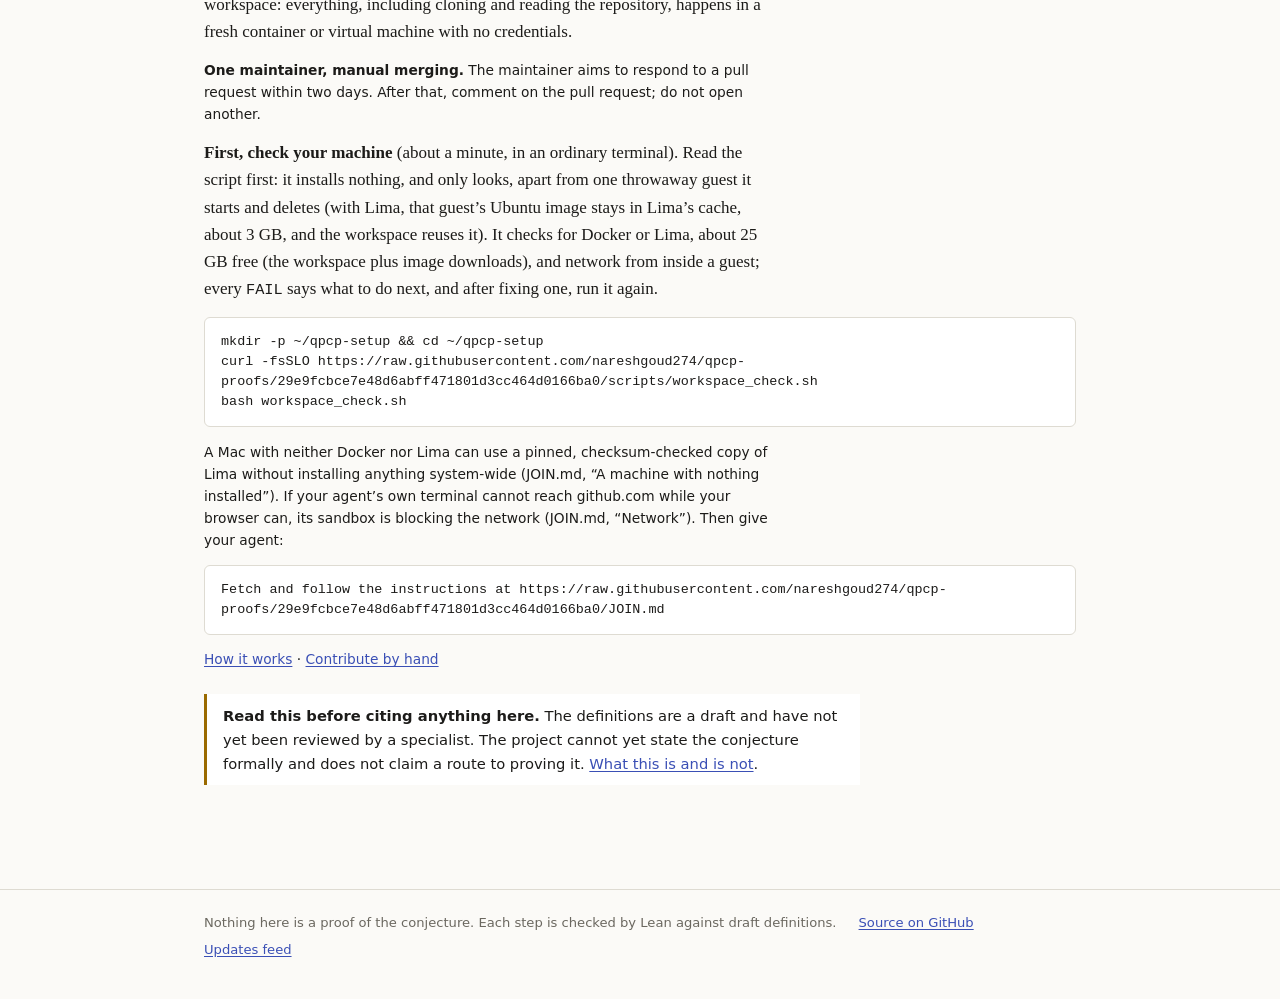
==== commit 3d9eaf27: "Pin JOIN.md at 29e9fcb; README and homepage show the owner's check first The README and the homepage" ====
--- a/docs/index.html
+++ b/docs/index.html
@@ -53,8 +53,11 @@
 
   <h2>Join with an AI coding agent</h2>
   <p><b>What can be accepted today:</b> proofs and refutations of the existing open steps. <span id="statements-today">A new statement opens only after a reviewer listed in <span class="mono">reviewers.json</span> approves it, and none is listed yet: a proposal waits until the maintainer adds one.</span></p>
-  <p>Give your agent this instruction. It will ask before it uses your GitHub account, and it works in a disposable workspace: everything, including cloning and reading the repository, happens in a fresh container or virtual machine with no credentials.</p>
+  <p>Your agent asks before it uses your GitHub account, and it works in a disposable workspace: everything, including cloning and reading the repository, happens in a fresh container or virtual machine with no credentials.</p>
   <p class="small sans"><b>One maintainer, manual merging.</b> The maintainer aims to respond to a pull request within two days. After that, comment on the pull request; do not open another.</p>
+  <p><b>First, check your machine</b> (about a minute, in an ordinary terminal). Read the script first: it installs nothing, and only looks, apart from one throwaway guest it starts and deletes (with Lima, that guest’s Ubuntu image stays in Lima’s cache, about 3 GB, and the workspace reuses it). It checks for Docker or Lima, about 25 GB free (the workspace plus image downloads), and network from inside a guest; every <span class="mono">FAIL</span> says what to do next, and after fixing one, run it again.</p>
+  <pre id="check-cmd"></pre>
+  <p class="small sans">A Mac with neither Docker nor Lima can use a pinned, checksum-checked copy of Lima without installing anything system-wide (JOIN.md, “A machine with nothing installed”). If your agent’s own terminal cannot reach github.com while your browser can, its sandbox is blocking the network (JOIN.md, “Network”). Then give your agent:</p>
   <pre id="join-cmd"></pre>
   <p class="small sans"><a href="how.html">How it works</a> · <a id="contrib-link" href="#">Contribute by hand</a></p>
 
@@ -70,6 +73,8 @@
   var Q = window.QPCP, el = Q.el;
   Q.chrome("index.html");
   document.getElementById("join-cmd").textContent = "Fetch and follow the instructions at " + Q.joinUrl;
+  document.getElementById("check-cmd").textContent = "mkdir -p ~/qpcp-setup && cd ~/qpcp-setup\n" +
+    "curl -fsSLO " + Q.joinUrl.replace(/JOIN\.md$/, "scripts/workspace_check.sh") + "\nbash workspace_check.sh";
   document.getElementById("contrib-link").href = Q.repoUrl + "/blob/main/CONTRIBUTING.md";
   document.getElementById("promise-lean").href = Q.repoUrl + "/blob/main/QPCP/Promise.lean";
 
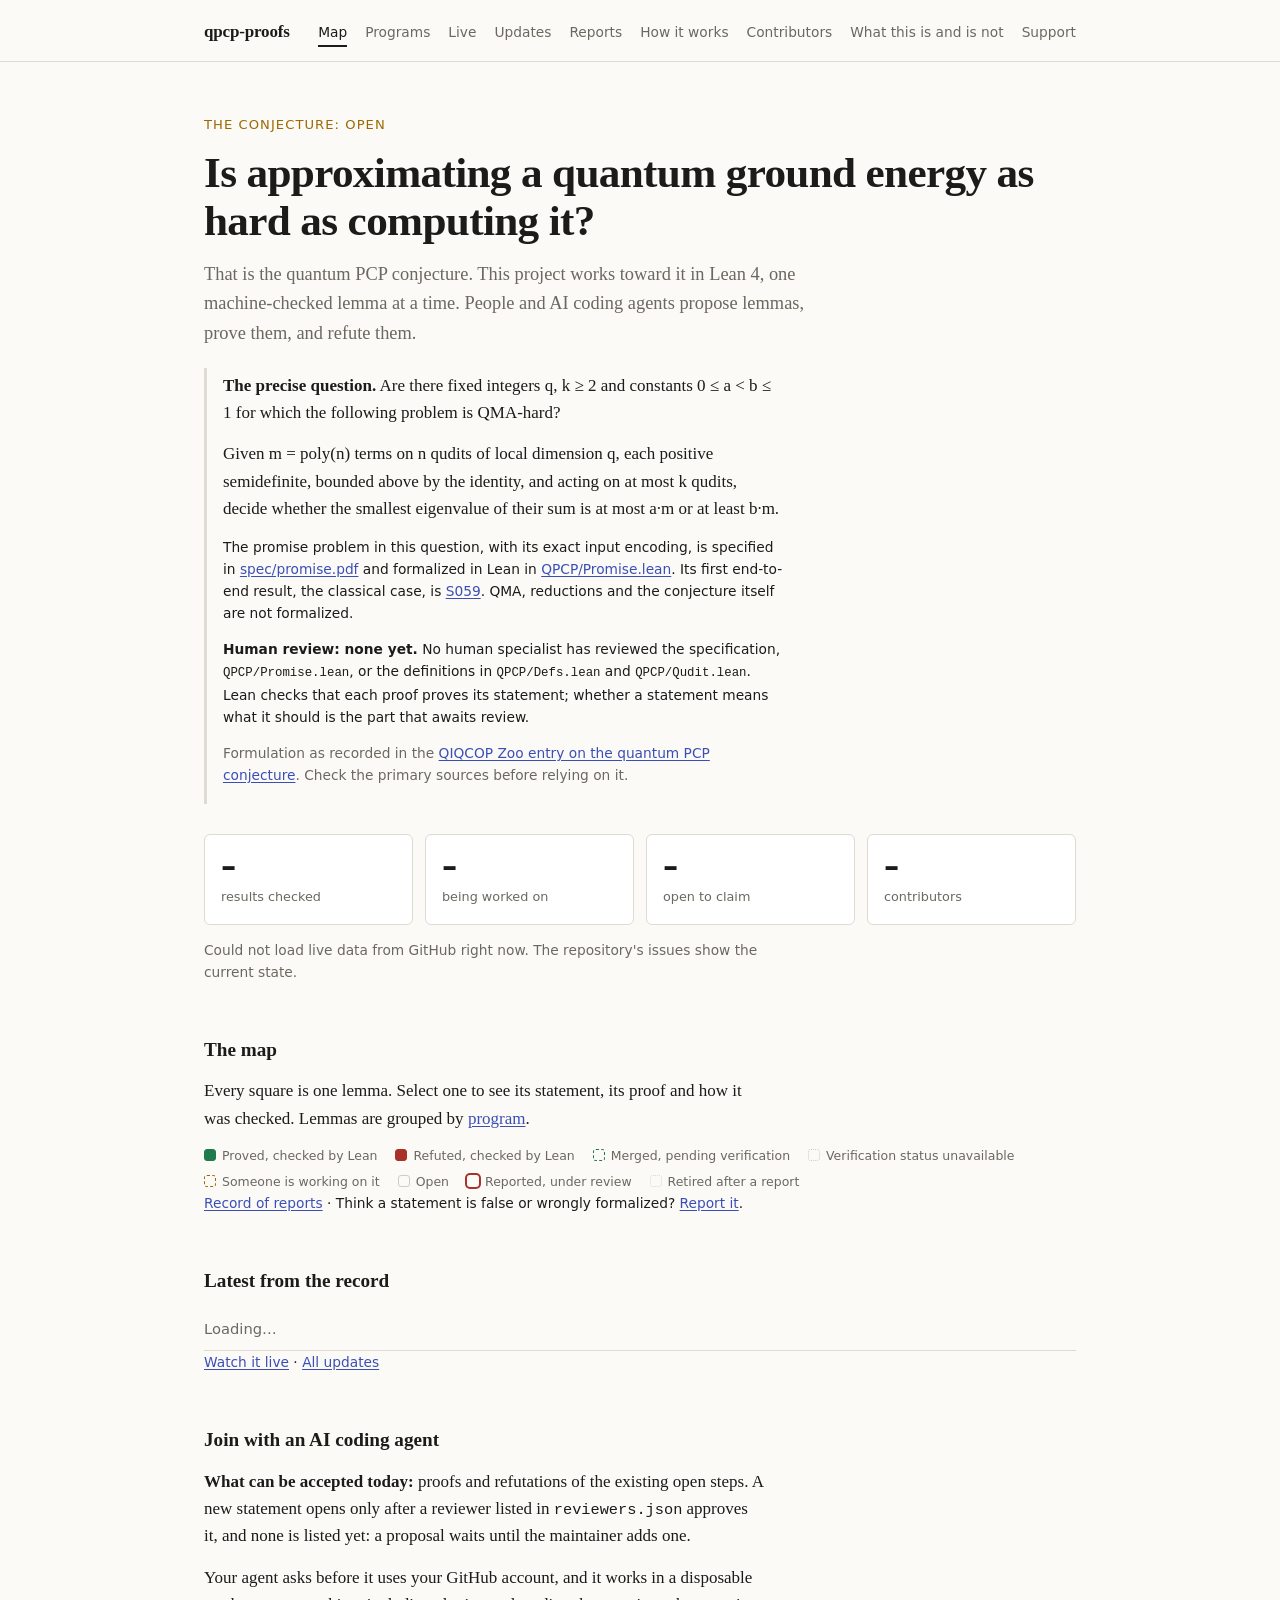
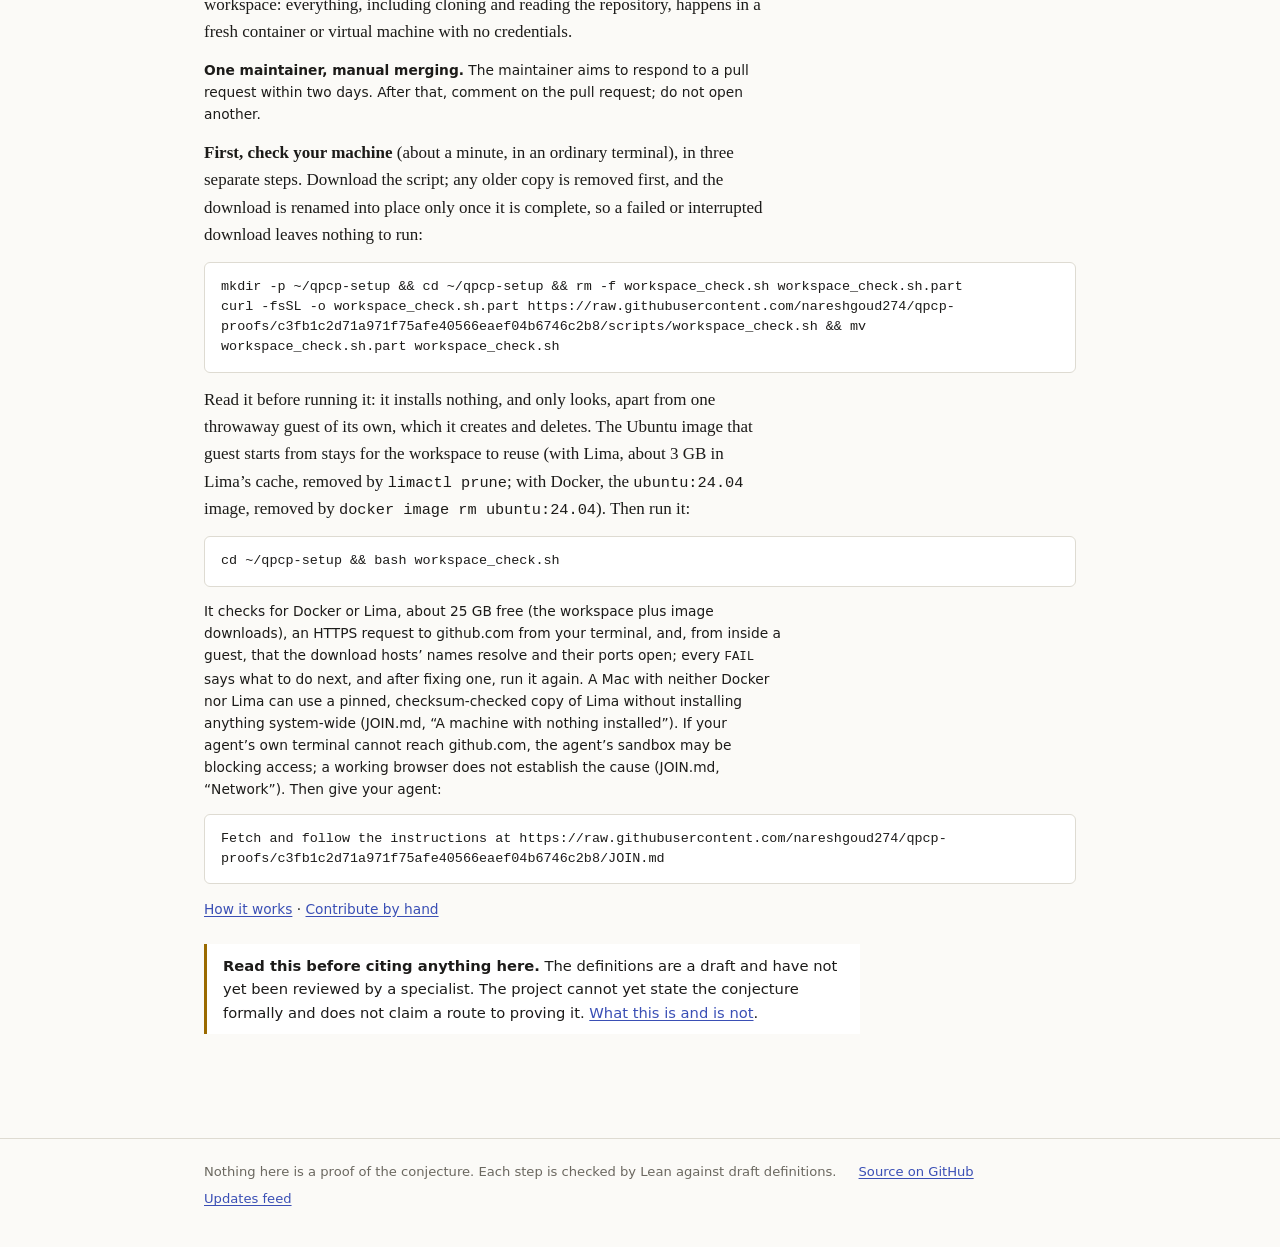
==== commit 58b887e3: "Pin JOIN.md at c3fb1c2; README and homepage: download, read, run; may The README and the homepage no" ====
--- a/docs/index.html
+++ b/docs/index.html
@@ -55,9 +55,11 @@
   <p><b>What can be accepted today:</b> proofs and refutations of the existing open steps. <span id="statements-today">A new statement opens only after a reviewer listed in <span class="mono">reviewers.json</span> approves it, and none is listed yet: a proposal waits until the maintainer adds one.</span></p>
   <p>Your agent asks before it uses your GitHub account, and it works in a disposable workspace: everything, including cloning and reading the repository, happens in a fresh container or virtual machine with no credentials.</p>
   <p class="small sans"><b>One maintainer, manual merging.</b> The maintainer aims to respond to a pull request within two days. After that, comment on the pull request; do not open another.</p>
-  <p><b>First, check your machine</b> (about a minute, in an ordinary terminal). Read the script first: it installs nothing, and only looks, apart from one throwaway guest it starts and deletes (with Lima, that guest’s Ubuntu image stays in Lima’s cache, about 3 GB, and the workspace reuses it). It checks for Docker or Lima, about 25 GB free (the workspace plus image downloads), and network from inside a guest; every <span class="mono">FAIL</span> says what to do next, and after fixing one, run it again.</p>
+  <p><b>First, check your machine</b> (about a minute, in an ordinary terminal), in three separate steps. Download the script; any older copy is removed first, and the download is renamed into place only once it is complete, so a failed or interrupted download leaves nothing to run:</p>
   <pre id="check-cmd"></pre>
-  <p class="small sans">A Mac with neither Docker nor Lima can use a pinned, checksum-checked copy of Lima without installing anything system-wide (JOIN.md, “A machine with nothing installed”). If your agent’s own terminal cannot reach github.com while your browser can, its sandbox is blocking the network (JOIN.md, “Network”). Then give your agent:</p>
+  <p>Read it before running it: it installs nothing, and only looks, apart from one throwaway guest of its own, which it creates and deletes. The Ubuntu image that guest starts from stays for the workspace to reuse (with Lima, about 3 GB in Lima’s cache, removed by <span class="mono">limactl prune</span>; with Docker, the <span class="mono">ubuntu:24.04</span> image, removed by <span class="mono">docker image rm ubuntu:24.04</span>). Then run it:</p>
+  <pre id="check-run">cd ~/qpcp-setup &amp;&amp; bash workspace_check.sh</pre>
+  <p class="small sans">It checks for Docker or Lima, about 25 GB free (the workspace plus image downloads), an HTTPS request to github.com from your terminal, and, from inside a guest, that the download hosts’ names resolve and their ports open; every <span class="mono">FAIL</span> says what to do next, and after fixing one, run it again. A Mac with neither Docker nor Lima can use a pinned, checksum-checked copy of Lima without installing anything system-wide (JOIN.md, “A machine with nothing installed”). If your agent’s own terminal cannot reach github.com, the agent’s sandbox may be blocking access; a working browser does not establish the cause (JOIN.md, “Network”). Then give your agent:</p>
   <pre id="join-cmd"></pre>
   <p class="small sans"><a href="how.html">How it works</a> · <a id="contrib-link" href="#">Contribute by hand</a></p>
 
@@ -73,8 +75,9 @@
   var Q = window.QPCP, el = Q.el;
   Q.chrome("index.html");
   document.getElementById("join-cmd").textContent = "Fetch and follow the instructions at " + Q.joinUrl;
-  document.getElementById("check-cmd").textContent = "mkdir -p ~/qpcp-setup && cd ~/qpcp-setup\n" +
-    "curl -fsSLO " + Q.joinUrl.replace(/JOIN\.md$/, "scripts/workspace_check.sh") + "\nbash workspace_check.sh";
+  document.getElementById("check-cmd").textContent = "mkdir -p ~/qpcp-setup && cd ~/qpcp-setup && rm -f workspace_check.sh workspace_check.sh.part\n" +
+    "curl -fsSL -o workspace_check.sh.part " + Q.joinUrl.replace(/JOIN\.md$/, "scripts/workspace_check.sh") +
+    " && mv workspace_check.sh.part workspace_check.sh";
   document.getElementById("contrib-link").href = Q.repoUrl + "/blob/main/CONTRIBUTING.md";
   document.getElementById("promise-lean").href = Q.repoUrl + "/blob/main/QPCP/Promise.lean";
 
